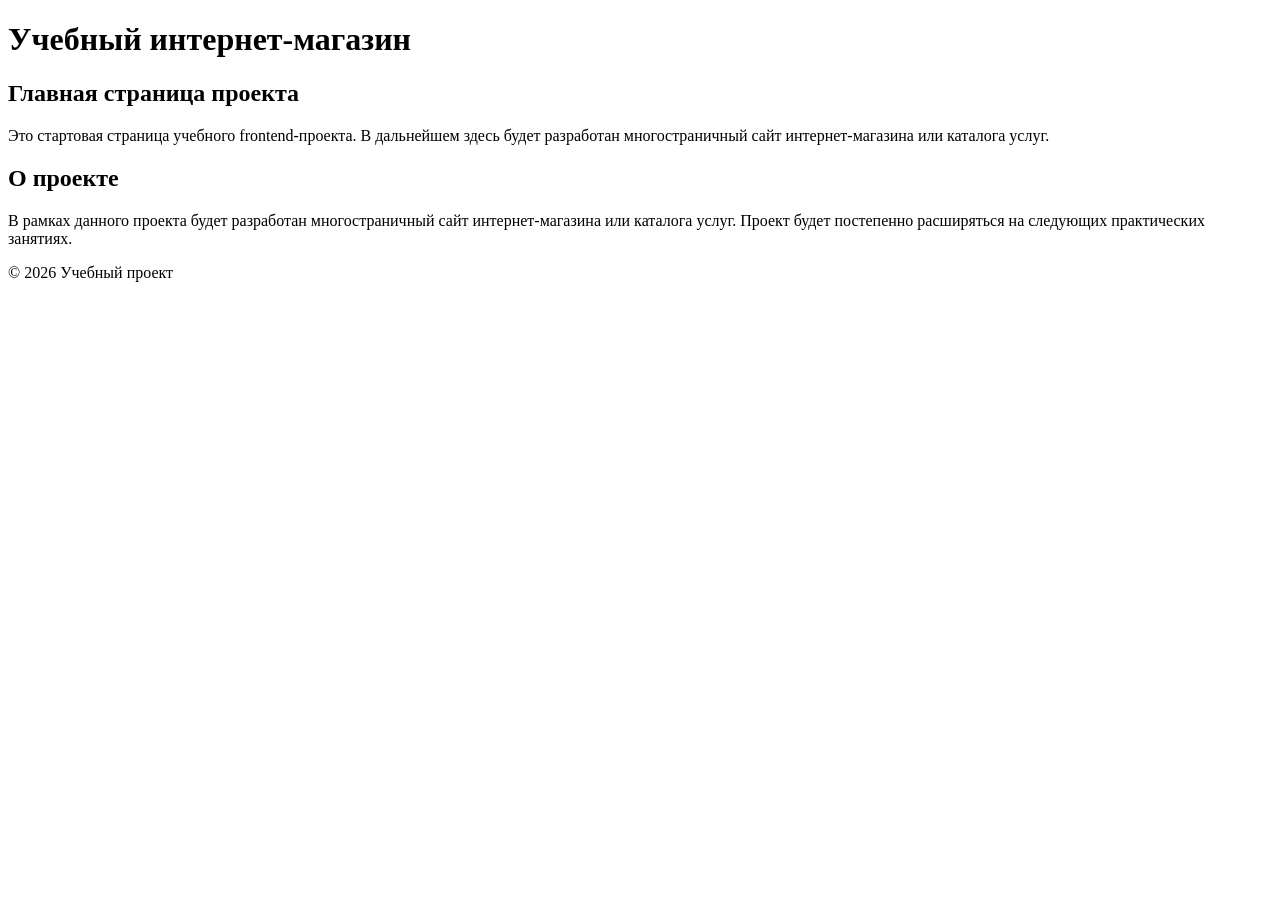
==== index.html @ 111cebc0 "feat: add project description section" ====
<!DOCTYPE html>
<html lang="ru">
<head>
  <meta charset="UTF-8">
  <meta name="viewport" content="width=device-width, initial-scale=1.0">
  <title>Каталог товаров</title>
  <link rel="stylesheet" href="css/style.css">
</head>
<body>
  <header>
    <h1>Учебный интернет-магазин</h1>
  </header>

  <main>
    <section>
      <h2>Главная страница проекта</h2>
      <p>
        Это стартовая страница учебного frontend-проекта.
        В дальнейшем здесь будет разработан многостраничный сайт
        интернет-магазина или каталога услуг.
      </p>
    </section>
    <section>
        <h2>О проекте</h2>
        <p>
            В рамках данного проекта будет разработан многостраничный сайт
            интернет-магазина или каталога услуг. Проект будет постепенно
            расширяться на следующих практических занятиях.
        </p>
        </section>

  </main>

  <footer>
    <p>&copy; 2026 Учебный проект</p>
  </footer>
</body>
</html>
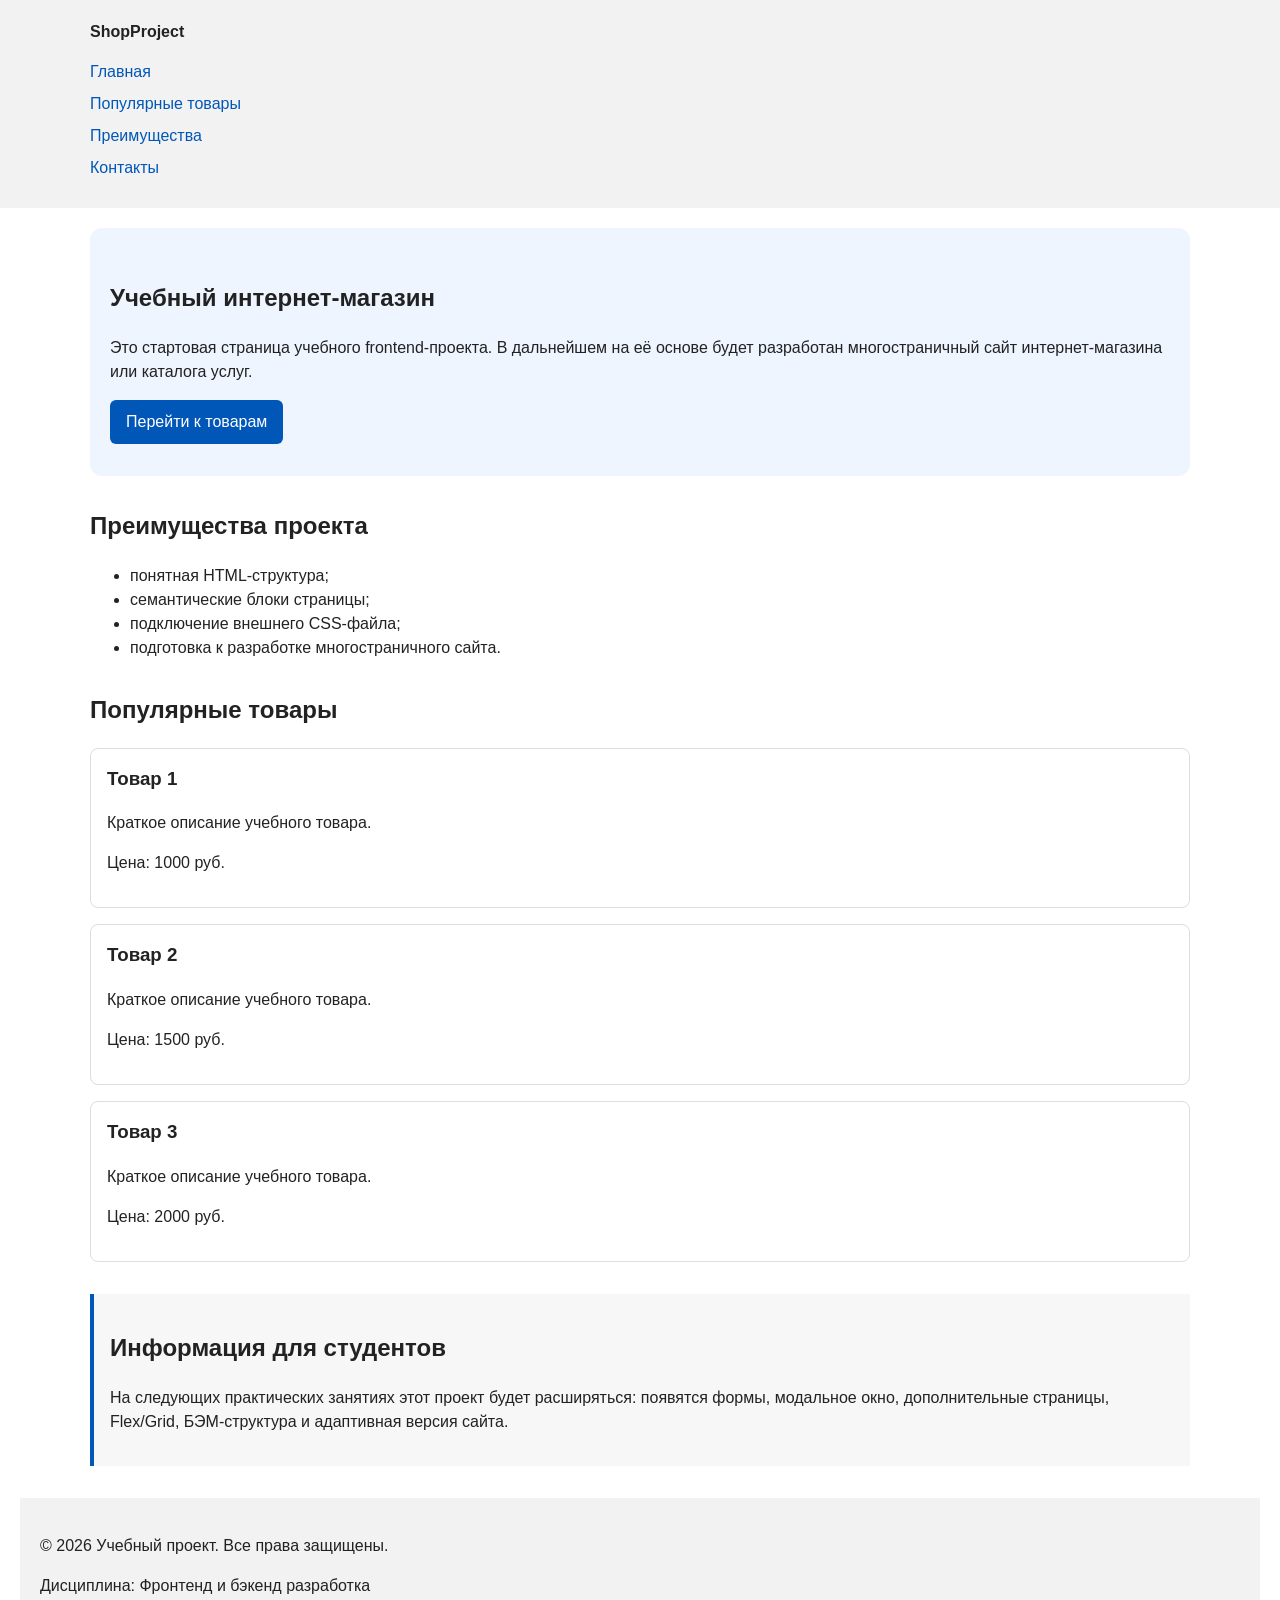
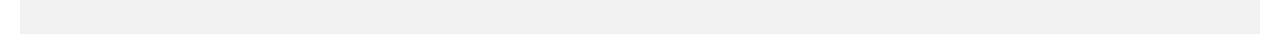
==== commit b232da4b: "feat: add semantic HTML structure and base CSS styles" ====
--- a/index.html
+++ b/index.html
@@ -3,36 +3,80 @@
 <head>
   <meta charset="UTF-8">
   <meta name="viewport" content="width=device-width, initial-scale=1.0">
-  <title>Каталог товаров</title>
+  <title>Учебный интернет-магазин</title>
   <link rel="stylesheet" href="css/style.css">
 </head>
 <body>
-  <header>
-    <h1>Учебный интернет-магазин</h1>
-  </header>
+    <header>
+  <div class="site-header">
+    <a class="site-logo" href="index.html">ShopProject</a>
 
-  <main>
-    <section>
-      <h2>Главная страница проекта</h2>
-      <p>
-        Это стартовая страница учебного frontend-проекта.
-        В дальнейшем здесь будет разработан многостраничный сайт
-        интернет-магазина или каталога услуг.
-      </p>
-    </section>
-    <section>
-        <h2>О проекте</h2>
-        <p>
-            В рамках данного проекта будет разработан многостраничный сайт
-            интернет-магазина или каталога услуг. Проект будет постепенно
-            расширяться на следующих практических занятиях.
-        </p>
-        </section>
+    <nav class="site-nav" aria-label="Основная навигация">
+      <ul class="site-nav__list">
+        <li><a href="index.html">Главная</a></li>
+        <li><a href="#popular">Популярные товары</a></li>
+        <li><a href="#advantages">Преимущества</a></li>
+        <li><a href="#contacts">Контакты</a></li>
+      </ul>
+    </nav>
+  </div>
+</header>
+    <main>
+        <!-- Основное содержание страницы -->
+        <section class="hero">
+            <h1>Учебный интернет-магазин</h1>
+            <p>
+                Это стартовая страница учебного frontend-проекта.
+                В дальнейшем на её основе будет разработан многостраничный сайт
+                интернет-магазина или каталога услуг.
+            </p>
+            <a class="button" href="#popular">Перейти к товарам</a>
+            </section>
+        <section class="section" id="advantages">
+            <h2>Преимущества проекта</h2>
 
-  </main>
+            <ul class="advantages-list">
+                <li>понятная HTML-структура;</li>
+                <li>семантические блоки страницы;</li>
+                <li>подключение внешнего CSS-файла;</li>
+                <li>подготовка к разработке многостраничного сайта.</li>
+            </ul>
+            </section>
+        <section class="section" id="popular">
+            <h2>Популярные товары</h2>
 
-  <footer>
-    <p>&copy; 2026 Учебный проект</p>
-  </footer>
+            <article class="product-card">
+                <h3>Товар 1</h3>
+                <p>Краткое описание учебного товара.</p>
+                <p>Цена: 1000 руб.</p>
+            </article>
+
+            <article class="product-card">
+                <h3>Товар 2</h3>
+                <p>Краткое описание учебного товара.</p>
+                <p>Цена: 1500 руб.</p>
+            </article>
+
+            <article class="product-card">
+                <h3>Товар 3</h3>
+                <p>Краткое описание учебного товара.</p>
+                <p>Цена: 2000 руб.</p>
+            </article>
+            </section>
+        
+            <aside class="aside-info">
+            <h2>Информация для студентов</h2>
+            <p>
+                На следующих практических занятиях этот проект будет расширяться:
+                появятся формы, модальное окно, дополнительные страницы, Flex/Grid,
+                БЭМ-структура и адаптивная версия сайта.
+            </p>
+            </aside>
+        
+            <footer id="contacts">
+            <p>&copy; 2026 Учебный проект. Все права защищены.</p>
+            <p>Дисциплина: Фронтенд и бэкенд разработка</p>
+            </footer>
+    </main>
 </body>
 </html>
--- a/css/style.css
+++ b/css/style.css
@@ -0,0 +1,172 @@
+/* 
+  Универсальное правило для всех элементов.
+  border-box делает расчёт размеров более понятным:
+  width включает content, padding и border.
+*/
+* {
+  box-sizing: border-box;
+}
+
+/*
+  Убираем стандартный внешний отступ браузера у body.
+  Без этого вокруг страницы может появиться белая рамка.
+*/
+body {
+  margin: 0;
+  font-family: Arial, sans-serif;
+  line-height: 1.5;
+  color: #222222;
+  background-color: #ffffff;
+}
+
+/*
+  Задаём внутренние отступы для основных областей страницы.
+  Это делает содержимое визуально отделённым от краёв окна браузера.
+*/
+header,
+main,
+footer {
+  padding: 20px;
+}
+
+/*
+  Оформляем шапку страницы.
+  Пока используется простой светло-серый фон.
+*/
+header {
+  background-color: #f2f2f2;
+}
+
+/*
+  Оформляем подвал страницы тем же фоном,
+  чтобы визуально отделить его от основного содержимого.
+*/
+footer {
+  background-color: #f2f2f2;
+}
+
+/*
+  Ограничиваем ширину содержимого шапки,
+  чтобы оно не растягивалось слишком сильно на широких экранах.
+*/
+.site-header {
+  max-width: 1100px;
+  margin: 0 auto;
+}
+
+/*
+  Оформляем текстовый логотип.
+*/
+.site-logo {
+  font-weight: bold;
+  text-decoration: none;
+  color: #222222;
+}
+
+/*
+  Убираем стандартные отступы и маркеры списка навигации.
+*/
+.site-nav__list {
+  padding: 0;
+  margin: 16px 0 0;
+  list-style: none;
+}
+
+/*
+  Добавляем расстояние между пунктами меню.
+*/
+.site-nav__list li {
+  margin-bottom: 8px;
+}
+
+/*
+  Оформляем ссылки меню.
+*/
+.site-nav__list a {
+  color: #0057b8;
+  text-decoration: none;
+}
+
+/*
+  При наведении мыши подчёркиваем ссылку.
+  Подробно состояния интерфейса будут рассмотрены в практической работе 1.7.
+*/
+.site-nav__list a:hover {
+  text-decoration: underline;
+}
+
+/*
+  Hero-блок — первый крупный блок страницы.
+  Он визуально отделяется от остальных разделов фоном и отступами.
+*/
+.hero {
+  max-width: 1100px;
+  margin: 0 auto 32px;
+  padding: 32px 20px;
+  background-color: #eef5ff;
+  border-radius: 12px;
+}
+
+/*
+  Общий класс для разделов страницы.
+*/
+.section {
+  max-width: 1100px;
+  margin: 0 auto 32px;
+}
+
+/*
+  Убираем лишний верхний отступ у заголовков разделов.
+*/
+.section h2 {
+  margin-top: 0;
+}
+
+/*
+  Карточка товара — самостоятельный блок.
+  На следующих занятиях карточки будут доработаны и выстроены в сетку.
+*/
+.product-card {
+  margin-bottom: 16px;
+  padding: 16px;
+  border: 1px solid #dddddd;
+  border-radius: 8px;
+  background-color: #ffffff;
+}
+
+/*
+  Убираем лишний верхний отступ у заголовка карточки.
+*/
+.product-card h3 {
+  margin-top: 0;
+}
+
+/*
+  Пока это обычная ссылка, но визуально она оформляется как кнопка.
+*/
+.button {
+  display: inline-block;
+  padding: 10px 16px;
+  color: #ffffff;
+  background-color: #0057b8;
+  text-decoration: none;
+  border-radius: 6px;
+}
+
+/*
+  Простое состояние наведения для кнопки.
+*/
+.button:hover {
+  background-color: #003f86;
+}
+
+/*
+  Дополнительный информационный блок.
+*/
+.aside-info {
+  max-width: 1100px;
+  margin: 0 auto 32px;
+  padding: 16px;
+  border-left: 4px solid #0057b8;
+  background-color: #f7f7f7;
+}
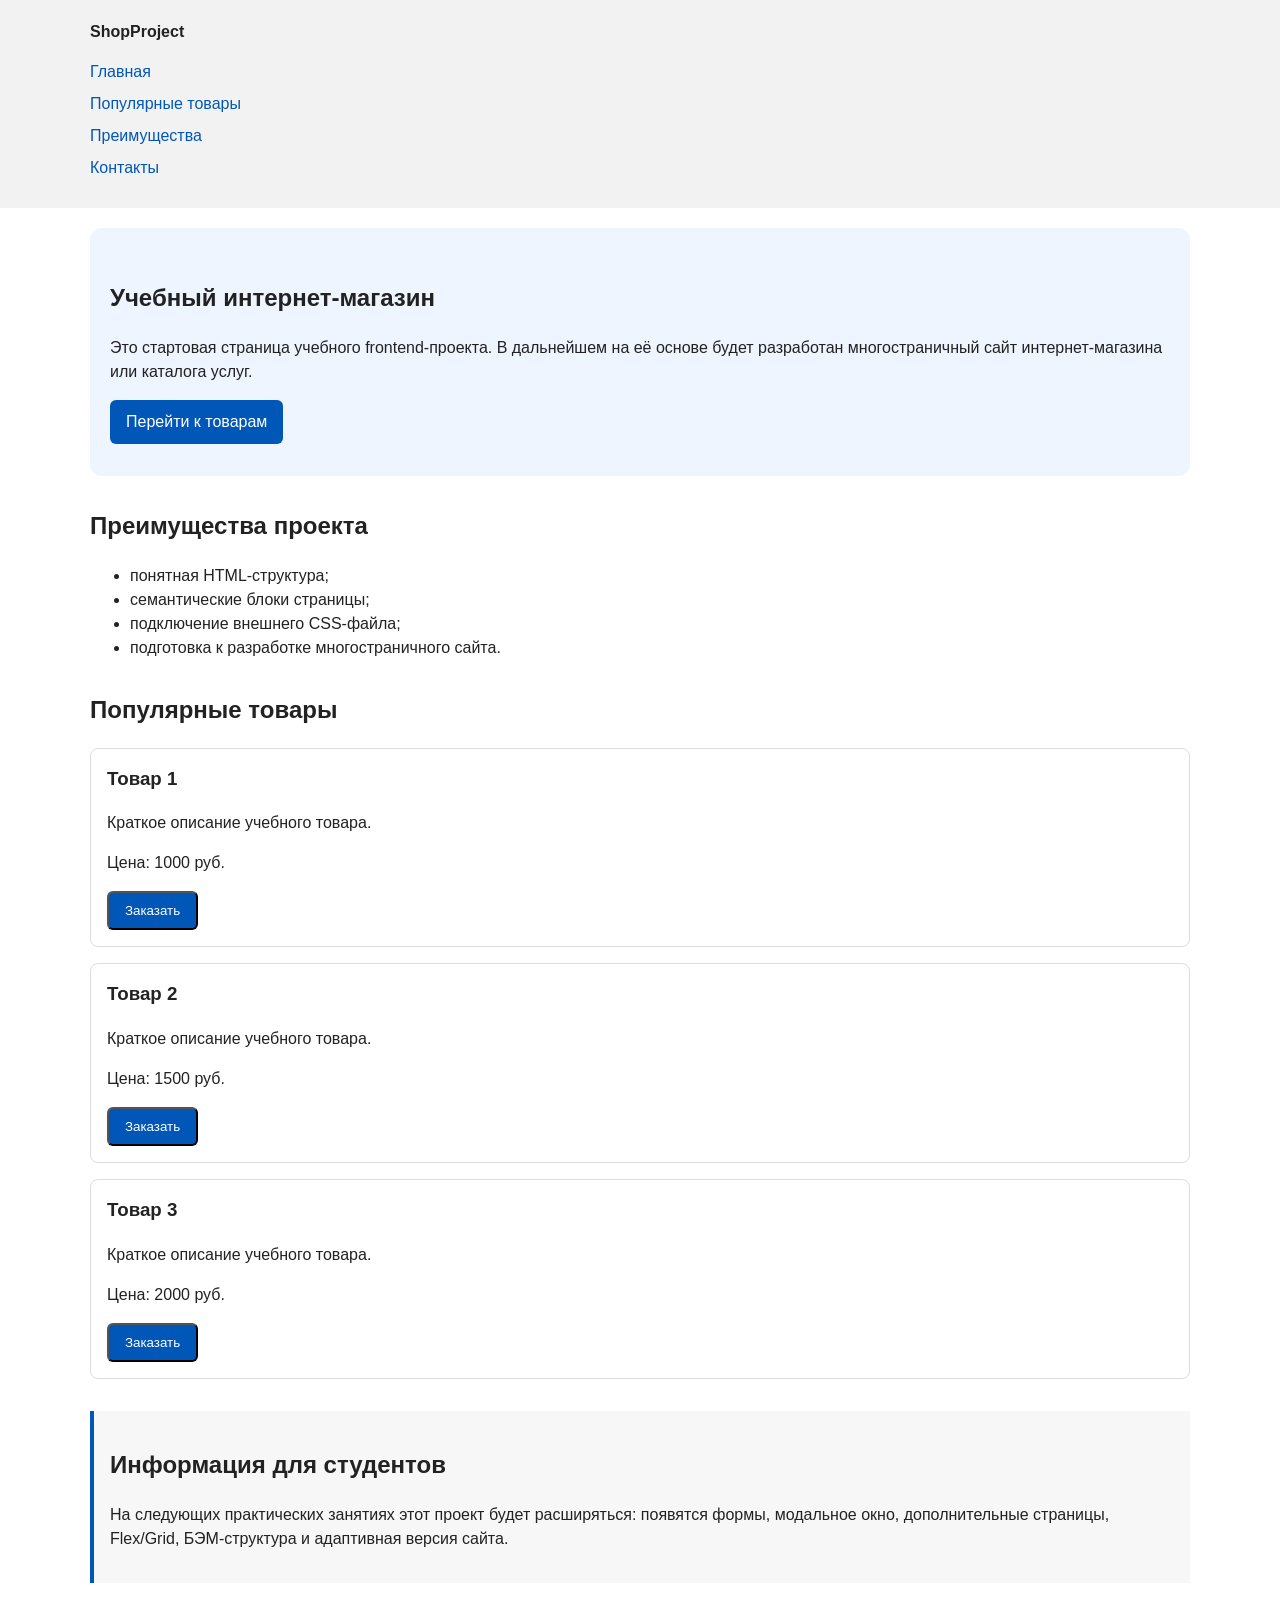
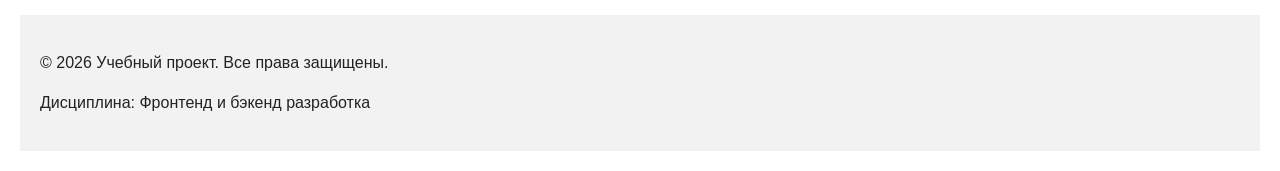
==== commit e7cf7cce: "feat: add order form modal and validation" ====
--- a/index.html
+++ b/index.html
@@ -5,6 +5,7 @@
   <meta name="viewport" content="width=device-width, initial-scale=1.0">
   <title>Учебный интернет-магазин</title>
   <link rel="stylesheet" href="css/style.css">
+  <script src="js/main.js" defer></script>
 </head>
 <body>
     <header>
@@ -49,18 +50,27 @@
                 <h3>Товар 1</h3>
                 <p>Краткое описание учебного товара.</p>
                 <p>Цена: 1000 руб.</p>
+                <button class="button product-card__button" type="button" data-product="Товар 1">
+                Заказать
+                </button>
             </article>
 
             <article class="product-card">
                 <h3>Товар 2</h3>
                 <p>Краткое описание учебного товара.</p>
                 <p>Цена: 1500 руб.</p>
+                <button class="button product-card__button" type="button" data-product="Товар 1">
+                Заказать
+                </button>
             </article>
 
             <article class="product-card">
                 <h3>Товар 3</h3>
                 <p>Краткое описание учебного товара.</p>
                 <p>Цена: 2000 руб.</p>
+                <button class="button product-card__button" type="button" data-product="Товар 1">
+                Заказать
+                </button>
             </article>
             </section>
         
@@ -78,5 +88,103 @@
             <p>Дисциплина: Фронтенд и бэкенд разработка</p>
             </footer>
     </main>
+    
+    <dialog class="order-dialog" id="order-dialog" aria-labelledby="order-dialog-title">
+  <h2 id="order-dialog-title">Оформление заявки</h2>
+
+  <form class="order-form" id="order-form" action="#" method="post" novalidate>
+    <input id="selected-product" name="selected-product" type="hidden">
+
+    <div class="form-field">
+      <label for="order-name">Имя</label>
+      <input
+        id="order-name"
+        name="name"
+        type="text"
+        placeholder="Введите ваше имя"
+        minlength="2"
+        autocomplete="given-name"
+        required
+      >
+    </div>
+
+    <div class="form-field">
+      <label for="order-email">E-mail</label>
+      <input
+        id="order-email"
+        name="email"
+        type="email"
+        placeholder="example@mail.ru"
+        autocomplete="email"
+        required
+      >
+    </div>
+
+    <div class="form-field">
+      <label for="order-phone">Телефон</label>
+      <input
+        id="order-phone"
+        name="phone"
+        type="tel"
+        inputmode="tel"
+        placeholder="+7 (900) 000-00-00"
+        pattern="^\+7 \(\d{3}\) \d{3}-\d{2}-\d{2}$"
+        required
+      >
+      <small>Формат: +7 (900) 000-00-00</small>
+    </div>
+
+    <div class="form-field">
+      <label for="order-date">Дата связи</label>
+      <input
+        id="order-date"
+        name="date"
+        type="date"
+      >
+    </div>
+
+    <div class="form-field">
+      <label for="order-topic">Тема заявки</label>
+      <select id="order-topic" name="topic" required>
+        <option value="">Выберите тему</option>
+        <option value="product">Заказ товара</option>
+        <option value="consultation">Консультация</option>
+        <option value="delivery">Доставка</option>
+      </select>
+    </div>
+
+    <div class="form-field">
+      <label for="order-comment">Комментарий</label>
+      <textarea
+        id="order-comment"
+        name="comment"
+        rows="4"
+        placeholder="Укажите дополнительную информацию"
+      ></textarea>
+    </div>
+
+    <div class="form-field form-field--checkbox">
+      <label>
+        <input
+          id="order-agreement"
+          name="agreement"
+          type="checkbox"
+          required
+        >
+        Я согласен на обработку данных
+      </label>
+    </div>
+
+    <div class="form-actions">
+      <button type="button" id="close-order-dialog">Закрыть</button>
+      <button type="submit">Отправить заявку</button>
+    </div>
+  </form>
+</dialog>
+
+<p class="success-message" id="success-message" hidden>
+  Форма успешно отправлена!
+</p>
+
 </body>
 </html>
--- a/css/style.css
+++ b/css/style.css
@@ -170,3 +170,105 @@
   border-left: 4px solid #0057b8;
   background-color: #f7f7f7;
 }
+
+/*
+  Модальное окно.
+  Элемент dialog сам умеет открываться поверх страницы.
+*/
+.order-dialog {
+  width: min(100% - 32px, 560px);
+  padding: 24px;
+  border: none;
+  border-radius: 12px;
+}
+
+/*
+  Затемнение фона за модальным окном.
+*/
+.order-dialog::backdrop {
+  background-color: rgba(0, 0, 0, 0.5);
+}
+
+/*
+  Поле формы.
+  Каждый блок получает нижний отступ.
+*/
+.form-field {
+  margin-bottom: 16px;
+}
+
+/*
+  Подпись поля.
+*/
+.form-field label {
+  display: block;
+  margin-bottom: 6px;
+}
+
+/*
+  Основные поля формы.
+*/
+.form-field input,
+.form-field select,
+.form-field textarea {
+  width: 100%;
+  padding: 10px 12px;
+  border: 1px solid #cccccc;
+  border-radius: 6px;
+  font: inherit;
+}
+
+/*
+  Checkbox не должен занимать всю ширину.
+*/
+.form-field input[type="checkbox"] {
+  width: auto;
+}
+
+/*
+  Подсказка под полем телефона.
+*/
+.form-field small {
+  display: block;
+  margin-top: 4px;
+  color: #666666;
+}
+
+/*
+  Видимый фокус для клавиатурной навигации.
+*/
+.form-field input:focus-visible,
+.form-field select:focus-visible,
+.form-field textarea:focus-visible,
+.form-actions button:focus-visible {
+  outline: 2px solid #0057b8;
+  outline-offset: 2px;
+}
+
+/*
+  Подсветка ошибочных полей.
+  Атрибут aria-invalid будет добавляться через JavaScript.
+*/
+[aria-invalid="true"] {
+  border-color: #b00020;
+}
+
+/*
+  Кнопки формы.
+*/
+.form-actions {
+  display: flex;
+  gap: 12px;
+  margin-top: 20px;
+}
+
+/*
+  Сообщение об успешной отправке.
+*/
+.success-message {
+  max-width: 1100px;
+  margin: 24px auto;
+  padding: 16px;
+  border-left: 4px solid #168a2f;
+  background-color: #eefaf0;
+}
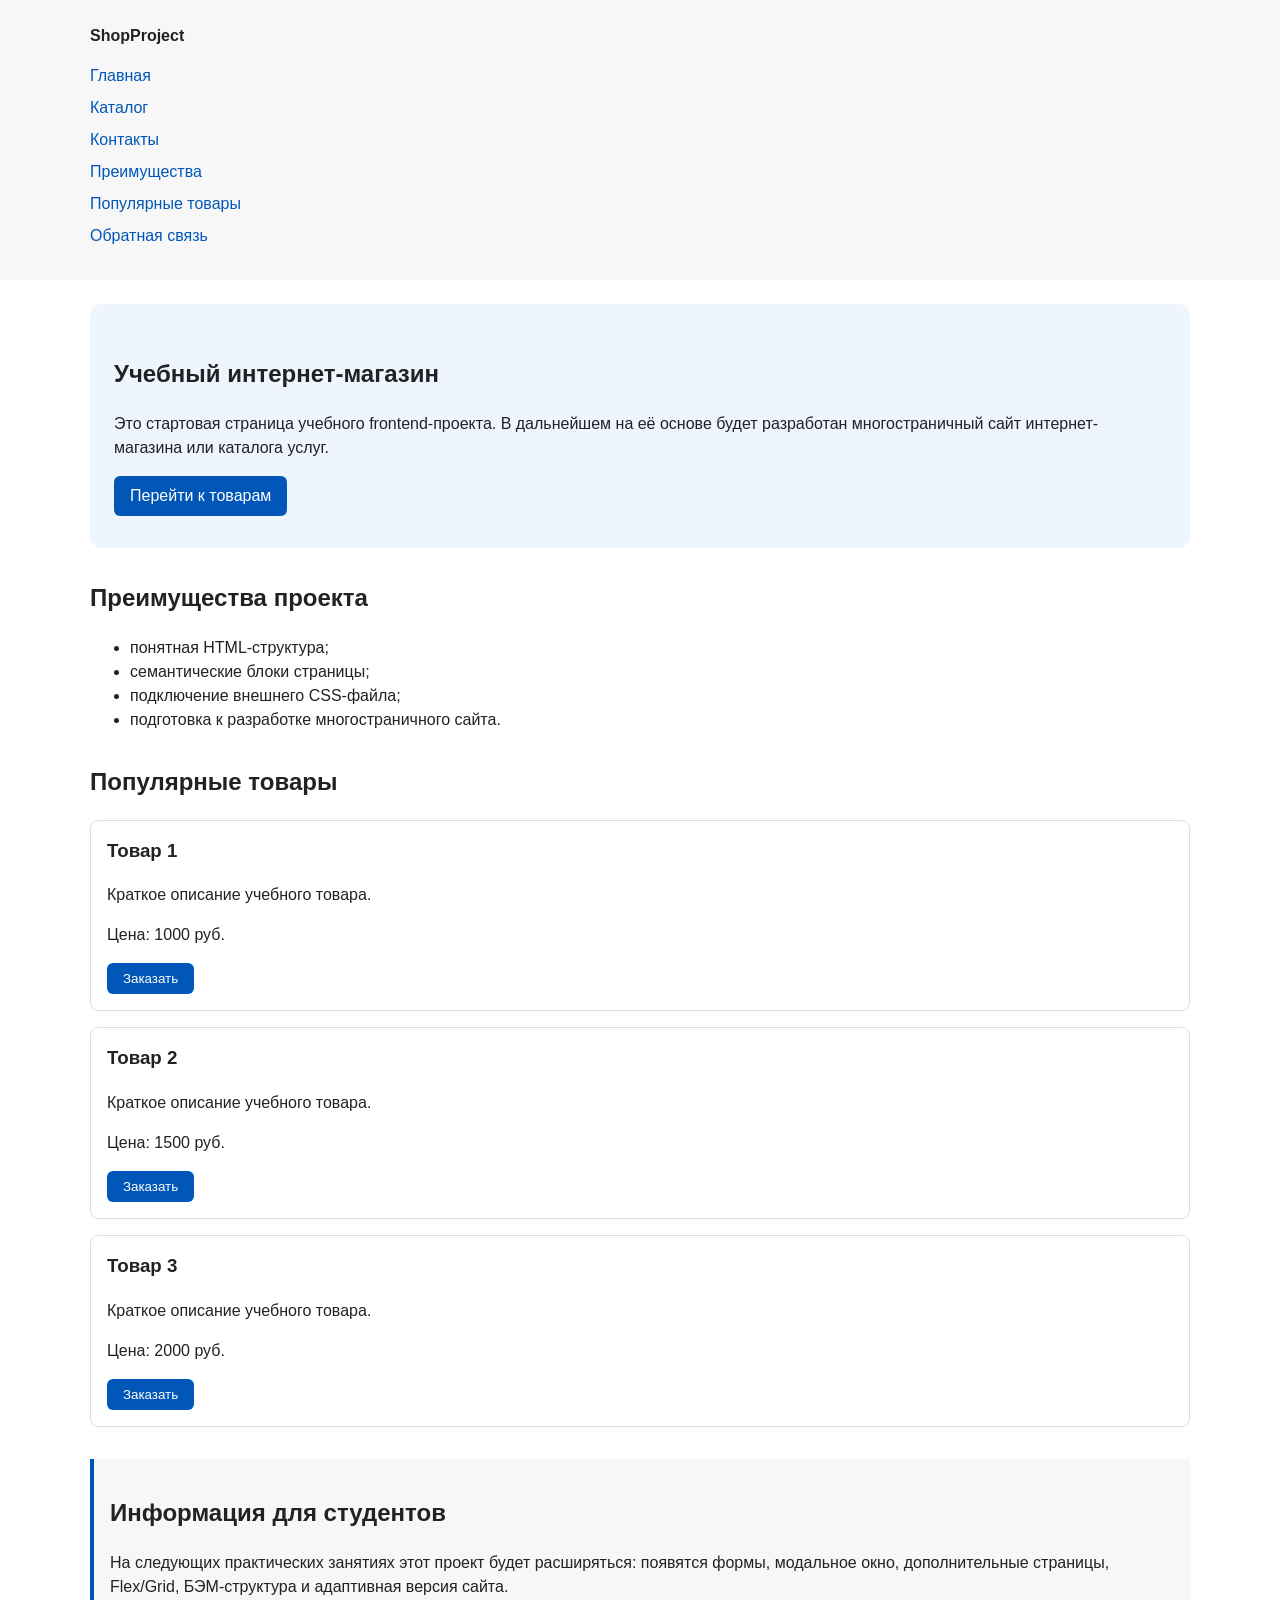
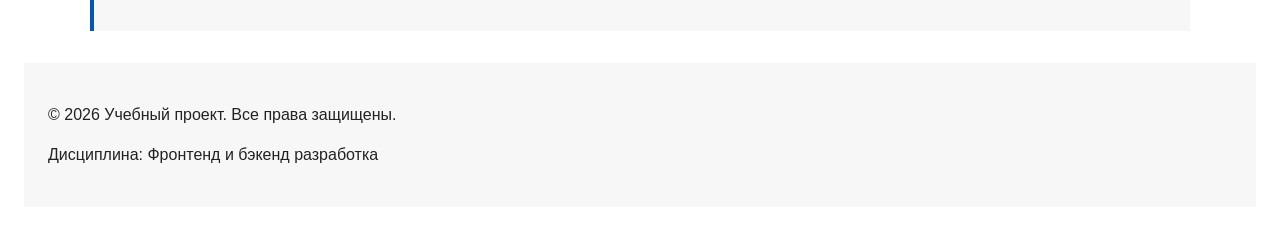
==== commit 071a0561: "feat: add multi-page structure navigation and anchors" ====
--- a/index.html
+++ b/index.html
@@ -11,13 +11,14 @@
     <header>
   <div class="site-header">
     <a class="site-logo" href="index.html">ShopProject</a>
-
-    <nav class="site-nav" aria-label="Основная навигация">
+      <nav class="site-nav" aria-label="Основная навигация">
       <ul class="site-nav__list">
         <li><a href="index.html">Главная</a></li>
-        <li><a href="#popular">Популярные товары</a></li>
-        <li><a href="#advantages">Преимущества</a></li>
-        <li><a href="#contacts">Контакты</a></li>
+        <li><a href="catalog.html">Каталог</a></li>
+        <li><a href="contacts.html">Контакты</a></li>
+        <li><a href="index.html#advantages">Преимущества</a></li>
+        <li><a href="index.html#popular">Популярные товары</a></li>
+        <li><a href="index.html#contacts">Обратная связь</a></li>
       </ul>
     </nav>
   </div>
--- a/css/style.css
+++ b/css/style.css
@@ -1,23 +1,55 @@
-/* 
-  Универсальное правило для всех элементов.
-  border-box делает расчёт размеров более понятным:
-  width включает content, padding и border.
-*/
+/* ===============================
+   1. Переменные проекта
+   =============================== */
+
+:root {
+  /* Основные цвета проекта */
+  --color-bg: #ffffff;
+  --color-text: #222222;
+  --color-muted: #666666;
+  --color-primary: #0057b8;
+  --color-primary-dark: #003f86;
+  --color-border: #dddddd;
+  --color-surface: #f7f7f7;
+  --color-surface-accent: #eef5ff;
+  --color-danger: #b00020;
+  --color-success: #168a2f;
+  --color-success-bg: #eefaf0;
+  --color-white: #ffffff;
+
+  /* Отступы */
+  --space-xs: 4px;
+  --space-sm: 8px;
+  --space-md: 16px;
+  --space-lg: 24px;
+  --space-xl: 32px;
+
+  /* Скругления */
+  --radius-sm: 6px;
+  --radius-md: 8px;
+  --radius-lg: 12px;
+
+  /* Размеры */
+  --container-width: 1100px;
+}
+
+
+/* ===============================
+   2. Базовые стили
+   =============================== */
+
 * {
   box-sizing: border-box;
 }
 
-/*
-  Убираем стандартный внешний отступ браузера у body.
-  Без этого вокруг страницы может появиться белая рамка.
-*/
 body {
   margin: 0;
   font-family: Arial, sans-serif;
   line-height: 1.5;
-  color: #222222;
-  background-color: #ffffff;
-}
+  color: var(--color-text);
+  background-color: var(--color-bg);
+}
+
 
 /*
   Задаём внутренние отступы для основных областей страницы.
@@ -26,7 +58,7 @@
 header,
 main,
 footer {
-  padding: 20px;
+  padding: var(--space-lg);
 }
 
 /*
@@ -34,7 +66,7 @@
   Пока используется простой светло-серый фон.
 */
 header {
-  background-color: #f2f2f2;
+  background-color: var(--color-surface);
 }
 
 /*
@@ -42,8 +74,26 @@
   чтобы визуально отделить его от основного содержимого.
 */
 footer {
-  background-color: #f2f2f2;
-}
+  background-color: var(--color-surface);
+}
+
+/* ===============================
+   3. Общие элементы интерфейса
+   =============================== */
+
+a {
+  color: var(--color-primary);
+}
+
+a:hover {
+  color: var(--color-primary-dark);
+}
+
+a:focus-visible {
+  outline: 2px solid var(--color-primary);
+  outline-offset: 3px;
+}
+
 
 /*
   Ограничиваем ширину содержимого шапки,
@@ -95,144 +145,127 @@
   text-decoration: underline;
 }
 
-/*
-  Hero-блок — первый крупный блок страницы.
-  Он визуально отделяется от остальных разделов фоном и отступами.
-*/
+/* ===============================
+   4. Компоненты страницы
+   =============================== */
+
 .hero {
-  max-width: 1100px;
-  margin: 0 auto 32px;
-  padding: 32px 20px;
-  background-color: #eef5ff;
-  border-radius: 12px;
-}
-
-/*
-  Общий класс для разделов страницы.
-*/
+  max-width: var(--container-width);
+  margin: 0 auto var(--space-xl);
+  padding: var(--space-xl) var(--space-lg);
+  background-color: var(--color-surface-accent);
+  border-radius: var(--radius-lg);
+}
+
 .section {
-  max-width: 1100px;
-  margin: 0 auto 32px;
-}
-
-/*
-  Убираем лишний верхний отступ у заголовков разделов.
-*/
+  max-width: var(--container-width);
+  margin: 0 auto var(--space-xl);
+}
+
 .section h2 {
   margin-top: 0;
 }
 
-/*
-  Карточка товара — самостоятельный блок.
-  На следующих занятиях карточки будут доработаны и выстроены в сетку.
-*/
+
 .product-card {
-  margin-bottom: 16px;
-  padding: 16px;
-  border: 1px solid #dddddd;
-  border-radius: 8px;
-  background-color: #ffffff;
-}
-
-/*
-  Убираем лишний верхний отступ у заголовка карточки.
-*/
+  margin-bottom: var(--space-md);
+  padding: var(--space-md);
+  border: 1px solid var(--color-border);
+  border-radius: var(--radius-md);
+  background-color: var(--color-bg);
+}
+
+.product-card:hover {
+  border-color: var(--color-primary);
+}
+
 .product-card h3 {
   margin-top: 0;
 }
 
-/*
-  Пока это обычная ссылка, но визуально она оформляется как кнопка.
-*/
+
 .button {
   display: inline-block;
-  padding: 10px 16px;
-  color: #ffffff;
-  background-color: #0057b8;
+  padding: var(--space-sm) var(--space-md);
+  color: var(--color-white);
+  background-color: var(--color-primary);
   text-decoration: none;
-  border-radius: 6px;
-}
-
-/*
-  Простое состояние наведения для кнопки.
-*/
+  border: none;
+  border-radius: var(--radius-sm);
+  cursor: pointer;
+}
+
 .button:hover {
-  background-color: #003f86;
-}
+  background-color: var(--color-primary-dark);
+}
+
+.button:focus-visible {
+  outline: 2px solid var(--color-primary);
+  outline-offset: 3px;
+}
+
+.button:disabled {
+  opacity: 0.6;
+  cursor: not-allowed;
+}
+
 
 /*
   Дополнительный информационный блок.
 */
 .aside-info {
-  max-width: 1100px;
-  margin: 0 auto 32px;
-  padding: 16px;
-  border-left: 4px solid #0057b8;
-  background-color: #f7f7f7;
-}
-
-/*
-  Модальное окно.
-  Элемент dialog сам умеет открываться поверх страницы.
-*/
+  max-width: var(--container-width);
+  margin: 0 auto var(--space-xl);
+  padding: var(--space-md);
+  border-left: 4px solid var(--color-primary);
+  background-color: var(--color-surface);
+}
+
+
+/* ===============================
+   5. Форма и модальное окно
+   =============================== */
+
 .order-dialog {
   width: min(100% - 32px, 560px);
-  padding: 24px;
+  padding: var(--space-lg);
   border: none;
-  border-radius: 12px;
-}
-
-/*
-  Затемнение фона за модальным окном.
-*/
+  border-radius: var(--radius-lg);
+}
+
 .order-dialog::backdrop {
   background-color: rgba(0, 0, 0, 0.5);
 }
 
-/*
-  Поле формы.
-  Каждый блок получает нижний отступ.
-*/
 .form-field {
-  margin-bottom: 16px;
-}
-
-/*
-  Подпись поля.
-*/
+  margin-bottom: var(--space-md);
+}
+
 .form-field label {
   display: block;
-  margin-bottom: 6px;
-}
-
-/*
-  Основные поля формы.
-*/
+  margin-bottom: var(--space-xs);
+}
+
 .form-field input,
 .form-field select,
 .form-field textarea {
   width: 100%;
   padding: 10px 12px;
-  border: 1px solid #cccccc;
-  border-radius: 6px;
+  border: 1px solid var(--color-border);
+  border-radius: var(--radius-sm);
   font: inherit;
 }
 
-/*
-  Checkbox не должен занимать всю ширину.
-*/
 .form-field input[type="checkbox"] {
   width: auto;
 }
 
-/*
-  Подсказка под полем телефона.
-*/
 .form-field small {
   display: block;
-  margin-top: 4px;
-  color: #666666;
-}
+  margin-top: var(--space-xs);
+  color: var(--color-muted);
+}
+
 
 /*
   Видимый фокус для клавиатурной навигации.
@@ -266,9 +299,53 @@
   Сообщение об успешной отправке.
 */
 .success-message {
-  max-width: 1100px;
-  margin: 24px auto;
-  padding: 16px;
-  border-left: 4px solid #168a2f;
-  background-color: #eefaf0;
-}
+  max-width: var(--container-width);
+  margin: var(--space-lg) auto;
+  padding: var(--space-md);
+  border-left: 4px solid var(--color-success);
+  background-color: var(--color-success-bg);
+}
+
+
+.form-field input:hover,
+.form-field select:hover,
+.form-field textarea:hover {
+  border-color: var(--color-primary);
+}
+
+.form-field input:focus-visible,
+.form-field select:focus-visible,
+.form-field textarea:focus-visible,
+.form-actions button:focus-visible {
+  outline: 2px solid var(--color-primary);
+  outline-offset: 3px;
+}
+
+[aria-invalid="true"] {
+  border-color: var(--color-danger);
+}
+
+.breadcrumbs {
+  max-width: var(--container-width);
+  margin: 0 auto var(--space-md);
+  font-size: 14px;
+  color: var(--color-muted);
+}
+
+.breadcrumbs a {
+  color: var(--color-primary);
+}
+
+.breadcrumbs span::before {
+  content: " / ";
+  color: var(--color-muted);
+}
+
+html {
+  scroll-behavior: smooth;
+}
+
+:target {
+  outline: 2px dashed var(--color-primary);
+  outline-offset: 4px;
+}
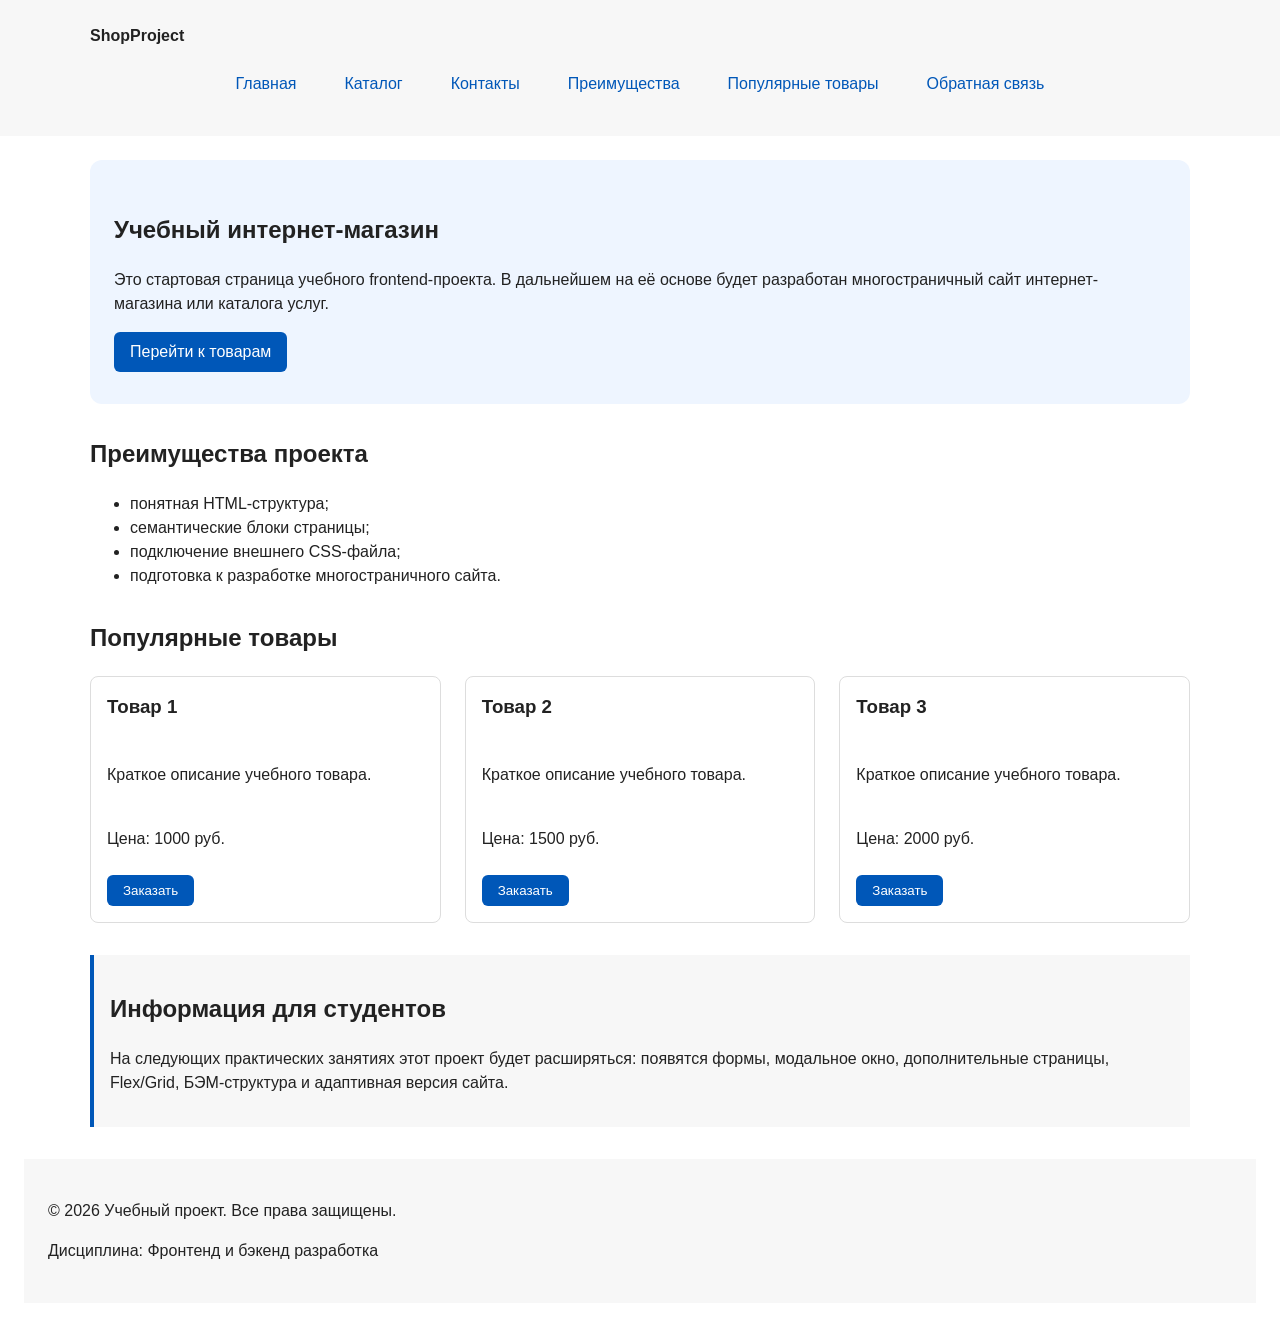
==== commit ddcd4b96: "feat: add flex navigation and grid catalog layout" ====
--- a/index.html
+++ b/index.html
@@ -44,37 +44,39 @@
                 <li>подготовка к разработке многостраничного сайта.</li>
             </ul>
             </section>
-        <section class="section" id="popular">
-            <h2>Популярные товары</h2>
+            <section class="section" id="popular">
+              <h2>Популярные товары</h2>
 
-            <article class="product-card">
-                <h3>Товар 1</h3>
-                <p>Краткое описание учебного товара.</p>
-                <p>Цена: 1000 руб.</p>
-                <button class="button product-card__button" type="button" data-product="Товар 1">
-                Заказать
-                </button>
-            </article>
+              <div class="products-grid">
+                <article class="product-card">
+                  <h3>Товар 1</h3>
+                  <p>Краткое описание учебного товара.</p>
+                  <p>Цена: 1000 руб.</p>
+                  <button class="button product-card__button" type="button" data-product="Товар 1">
+                    Заказать
+                  </button>
+                </article>
 
-            <article class="product-card">
-                <h3>Товар 2</h3>
-                <p>Краткое описание учебного товара.</p>
-                <p>Цена: 1500 руб.</p>
-                <button class="button product-card__button" type="button" data-product="Товар 1">
-                Заказать
-                </button>
-            </article>
+                <article class="product-card">
+                  <h3>Товар 2</h3>
+                  <p>Краткое описание учебного товара.</p>
+                  <p>Цена: 1500 руб.</p>
+                  <button class="button product-card__button" type="button" data-product="Товар 2">
+                    Заказать
+                  </button>
+                </article>
 
-            <article class="product-card">
-                <h3>Товар 3</h3>
-                <p>Краткое описание учебного товара.</p>
-                <p>Цена: 2000 руб.</p>
-                <button class="button product-card__button" type="button" data-product="Товар 1">
-                Заказать
-                </button>
-            </article>
+                <article class="product-card">
+                  <h3>Товар 3</h3>
+                  <p>Краткое описание учебного товара.</p>
+                  <p>Цена: 2000 руб.</p>
+                  <button class="button product-card__button" type="button" data-product="Товар 3">
+                    Заказать
+                  </button>
+                </article>
+              </div>
             </section>
-        
+      
             <aside class="aside-info">
             <h2>Информация для студентов</h2>
             <p>
--- a/css/style.css
+++ b/css/style.css
@@ -113,14 +113,17 @@
   color: #222222;
 }
 
-/*
-  Убираем стандартные отступы и маркеры списка навигации.
-*/
 .site-nav__list {
+  display: flex;
+  flex-wrap: wrap;
+  justify-content: center;
+  align-items: center;
+  gap: var(--space-md);
   padding: 0;
-  margin: 16px 0 0;
+  margin: var(--space-md) 0 0;
   list-style: none;
 }
+
 
 /*
   Добавляем расстояние между пунктами меню.
@@ -129,21 +132,19 @@
   margin-bottom: 8px;
 }
 
-/*
-  Оформляем ссылки меню.
-*/
 .site-nav__list a {
-  color: #0057b8;
+  display: inline-block;
+  padding: var(--space-sm) var(--space-md);
+  color: var(--color-primary);
   text-decoration: none;
-}
-
-/*
-  При наведении мыши подчёркиваем ссылку.
-  Подробно состояния интерфейса будут рассмотрены в практической работе 1.7.
-*/
+  border-radius: var(--radius-sm);
+}
+
 .site-nav__list a:hover {
-  text-decoration: underline;
-}
+  color: var(--color-white);
+  background-color: var(--color-primary);
+}
+
 
 /* ===============================
    4. Компоненты страницы
@@ -168,12 +169,21 @@
 
 
 .product-card {
-  margin-bottom: var(--space-md);
+  display: flex;
+  flex-direction: column;
+  gap: var(--space-sm);
+  margin-bottom: 0;
   padding: var(--space-md);
   border: 1px solid var(--color-border);
   border-radius: var(--radius-md);
   background-color: var(--color-bg);
 }
+
+.product-card .button {
+  margin-top: auto;
+  align-self: flex-start;
+}
+
 
 .product-card:hover {
   border-color: var(--color-primary);
@@ -349,3 +359,60 @@
   outline: 2px dashed var(--color-primary);
   outline-offset: 4px;
 }
+
+.products-grid {
+  display: grid;
+  grid-template-columns: repeat(3, 1fr);
+  gap: var(--space-lg);
+}
+
+.catalog-layout {
+  max-width: var(--container-width);
+  margin: 0 auto var(--space-xl);
+  display: grid;
+  grid-template-columns: 260px 1fr;
+  grid-template-areas: "filters products";
+  gap: var(--space-lg);
+}
+
+.catalog-filters {
+  grid-area: filters;
+  padding: var(--space-md);
+  border: 1px solid var(--color-border);
+  border-radius: var(--radius-md);
+  background-color: var(--color-surface);
+}
+
+.catalog-products {
+  grid-area: products;
+}
+
+.filters-form {
+  display: grid;
+  gap: var(--space-md);
+}
+
+.filters-form fieldset {
+  margin: 0;
+  padding: var(--space-md);
+  border: 1px solid var(--color-border);
+  border-radius: var(--radius-sm);
+}
+
+.filters-form legend {
+  font-weight: 700;
+}
+
+.filters-form label {
+  display: block;
+  margin-bottom: var(--space-sm);
+}
+
+.filters-form input[type="number"] {
+  width: 100%;
+  padding: 8px 10px;
+  border: 1px solid var(--color-border);
+  border-radius: var(--radius-sm);
+  font: inherit;
+}
+
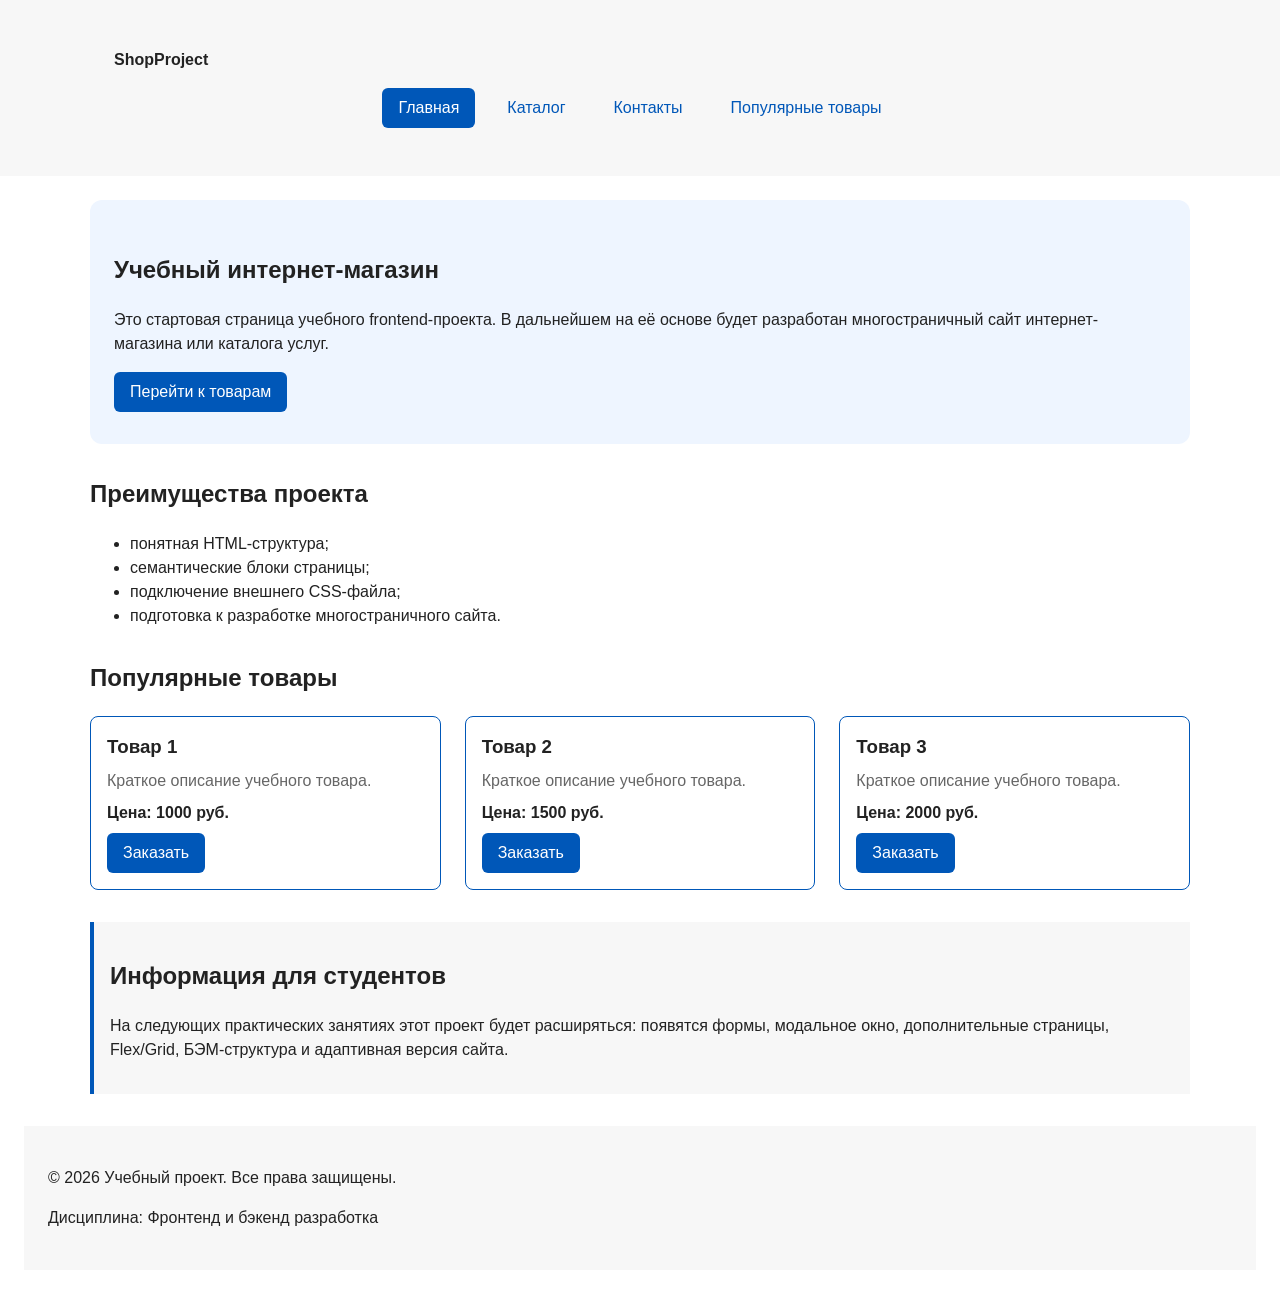
==== commit 4f179202: "refactor: apply BEM naming to CSS classes" ====
--- a/index.html
+++ b/index.html
@@ -8,21 +8,33 @@
   <script src="js/main.js" defer></script>
 </head>
 <body>
-    <header>
-  <div class="site-header">
-    <a class="site-logo" href="index.html">ShopProject</a>
-      <nav class="site-nav" aria-label="Основная навигация">
-      <ul class="site-nav__list">
-        <li><a href="index.html">Главная</a></li>
-        <li><a href="catalog.html">Каталог</a></li>
-        <li><a href="contacts.html">Контакты</a></li>
-        <li><a href="index.html#advantages">Преимущества</a></li>
-        <li><a href="index.html#popular">Популярные товары</a></li>
-        <li><a href="index.html#contacts">Обратная связь</a></li>
-      </ul>
-    </nav>
-  </div>
-</header>
+    <header class="site-header">
+      <div class="site-header__inner">
+        <a class="site-header__logo" href="index.html">ShopProject</a>
+
+        <nav class="site-nav" aria-label="Основная навигация">
+          <ul class="site-nav__list">
+            <li class="site-nav__item">
+              <a class="site-nav__link site-nav__link--active" href="index.html">
+                Главная
+              </a>
+            </li>
+            <li class="site-nav__item">
+              <a class="site-nav__link" href="catalog.html">Каталог</a>
+            </li>
+            <li class="site-nav__item">
+              <a class="site-nav__link" href="contacts.html">Контакты</a>
+            </li>
+            <li class="site-nav__item">
+              <a class="site-nav__link" href="index.html#popular">
+                Популярные товары
+              </a>
+            </li>
+          </ul>
+        </nav>
+      </div>
+    </header>
+
     <main>
         <!-- Основное содержание страницы -->
         <section class="hero">
@@ -32,7 +44,7 @@
                 В дальнейшем на её основе будет разработан многостраничный сайт
                 интернет-магазина или каталога услуг.
             </p>
-            <a class="button" href="#popular">Перейти к товарам</a>
+            <a class="button button--primary" href="#popular">Перейти к товарам</a>
             </section>
         <section class="section" id="advantages">
             <h2>Преимущества проекта</h2>
@@ -48,32 +60,47 @@
               <h2>Популярные товары</h2>
 
               <div class="products-grid">
-                <article class="product-card">
-                  <h3>Товар 1</h3>
-                  <p>Краткое описание учебного товара.</p>
-                  <p>Цена: 1000 руб.</p>
-                  <button class="button product-card__button" type="button" data-product="Товар 1">
+                <article class="product-card product-card--featured">
+                  <h3 class="product-card__title">Товар 1</h3>
+                  <p class="product-card__description">Краткое описание учебного товара.</p>
+                  <p class="product-card__price">Цена: 1000 руб.</p>
+                  <button
+                    class="button button--primary product-card__button"
+                    type="button"
+                    data-product="Товар 1"
+                  >
                     Заказать
                   </button>
                 </article>
 
-                <article class="product-card">
-                  <h3>Товар 2</h3>
-                  <p>Краткое описание учебного товара.</p>
-                  <p>Цена: 1500 руб.</p>
-                  <button class="button product-card__button" type="button" data-product="Товар 2">
+
+                <article class="product-card product-card--featured">
+                  <h3 class="product-card__title">Товар 2</h3>
+                  <p class="product-card__description">Краткое описание учебного товара.</p>
+                  <p class="product-card__price">Цена: 1500 руб.</p>
+                  <button
+                    class="button button--primary product-card__button"
+                    type="button"
+                    data-product="Товар 2"
+                  >
                     Заказать
                   </button>
                 </article>
 
-                <article class="product-card">
-                  <h3>Товар 3</h3>
-                  <p>Краткое описание учебного товара.</p>
-                  <p>Цена: 2000 руб.</p>
-                  <button class="button product-card__button" type="button" data-product="Товар 3">
+
+                <article class="product-card product-card--featured">
+                  <h3 class="product-card__title">Товар 3</h3>
+                  <p class="product-card__description">Краткое описание учебного товара.</p>
+                  <p class="product-card__price">Цена: 2000 руб.</p>
+                  <button
+                    class="button button--primary product-card__button"
+                    type="button"
+                    data-product="Товар 3"
+                  >
                     Заказать
                   </button>
                 </article>
+
               </div>
             </section>
       
@@ -86,21 +113,22 @@
             </p>
             </aside>
         
-            <footer id="contacts">
+            <footer class="site-footer" id="contacts">
             <p>&copy; 2026 Учебный проект. Все права защищены.</p>
             <p>Дисциплина: Фронтенд и бэкенд разработка</p>
             </footer>
     </main>
     
     <dialog class="order-dialog" id="order-dialog" aria-labelledby="order-dialog-title">
-  <h2 id="order-dialog-title">Оформление заявки</h2>
+    <h2 class="order-dialog__title" id="order-dialog-title">Оформление заявки</h2>
 
   <form class="order-form" id="order-form" action="#" method="post" novalidate>
     <input id="selected-product" name="selected-product" type="hidden">
 
-    <div class="form-field">
-      <label for="order-name">Имя</label>
-      <input
+    <div class="order-form__field">
+      <label class="order-form__label" for="order-name">Имя</label>
+      <input
+        class="order-form__input"
         id="order-name"
         name="name"
         type="text"
@@ -111,9 +139,10 @@
       >
     </div>
 
-    <div class="form-field">
-      <label for="order-email">E-mail</label>
-      <input
+    <div class="order-form__field">
+      <label class="order-form__label" for="order-email">E-mail</label>
+      <input
+        class="order-form__input"
         id="order-email"
         name="email"
         type="email"
@@ -123,9 +152,10 @@
       >
     </div>
 
-    <div class="form-field">
-      <label for="order-phone">Телефон</label>
-      <input
+    <div class="order-form__field">
+      <label class="order-form__label" for="order-phone">Телефон</label>
+      <input
+        class="order-form__input"
         id="order-phone"
         name="phone"
         type="tel"
@@ -134,21 +164,22 @@
         pattern="^\+7 \(\d{3}\) \d{3}-\d{2}-\d{2}$"
         required
       >
-      <small>Формат: +7 (900) 000-00-00</small>
-    </div>
-
-    <div class="form-field">
-      <label for="order-date">Дата связи</label>
-      <input
+      <small class="order-form__hint">Формат: +7 (900) 000-00-00</small>
+    </div>
+
+    <div class="order-form__field">
+      <label class="order-form__label" for="order-date">Дата связи</label>
+      <input
+        class="order-form__input"
         id="order-date"
         name="date"
         type="date"
       >
     </div>
 
-    <div class="form-field">
-      <label for="order-topic">Тема заявки</label>
-      <select id="order-topic" name="topic" required>
+    <div class="order-form__field">
+      <label class="order-form__label" for="order-topic">Тема заявки</label>
+      <select class="order-form__select" id="order-topic" name="topic" required>
         <option value="">Выберите тему</option>
         <option value="product">Заказ товара</option>
         <option value="consultation">Консультация</option>
@@ -156,9 +187,10 @@
       </select>
     </div>
 
-    <div class="form-field">
-      <label for="order-comment">Комментарий</label>
+    <div class="order-form__field">
+      <label class="order-form__label" for="order-comment">Комментарий</label>
       <textarea
+        class="order-form__textarea"
         id="order-comment"
         name="comment"
         rows="4"
@@ -166,9 +198,10 @@
       ></textarea>
     </div>
 
-    <div class="form-field form-field--checkbox">
-      <label>
+    <div class="order-form__field order-form__field--checkbox">
+      <label class="order-form__label">
         <input
+        class="order-form__checkbox"
           id="order-agreement"
           name="agreement"
           type="checkbox"
@@ -178,12 +211,13 @@
       </label>
     </div>
 
-    <div class="form-actions">
-      <button type="button" id="close-order-dialog">Закрыть</button>
-      <button type="submit">Отправить заявку</button>
+    <div class="order-form__actions">
+      <button class="button button--secondary" type="button" id="close-order-dialog">Закрыть</button>
+      <button class="button button--primary" type="submit">Отправить заявку</button>
     </div>
   </form>
-</dialog>
+
+  </dialog>
 
 <p class="success-message" id="success-message" hidden>
   Форма успешно отправлена!
--- a/css/style.css
+++ b/css/style.css
@@ -55,9 +55,9 @@
   Задаём внутренние отступы для основных областей страницы.
   Это делает содержимое визуально отделённым от краёв окна браузера.
 */
-header,
+.site-header,
 main,
-footer {
+.site-footer {
   padding: var(--space-lg);
 }
 
@@ -65,7 +65,7 @@
   Оформляем шапку страницы.
   Пока используется простой светло-серый фон.
 */
-header {
+.site-header {
   background-color: var(--color-surface);
 }
 
@@ -73,7 +73,7 @@
   Оформляем подвал страницы тем же фоном,
   чтобы визуально отделить его от основного содержимого.
 */
-footer {
+.site-footer {
   background-color: var(--color-surface);
 }
 
@@ -100,17 +100,19 @@
   чтобы оно не растягивалось слишком сильно на широких экранах.
 */
 .site-header {
-  max-width: 1100px;
+  background-color: var(--color-surface);
+}
+
+.site-header__inner {
+  max-width: var(--container-width);
   margin: 0 auto;
-}
-
-/*
-  Оформляем текстовый логотип.
-*/
-.site-logo {
-  font-weight: bold;
+  padding: var(--space-lg);
+}
+
+.site-header__logo {
+  font-weight: 700;
+  color: var(--color-text);
   text-decoration: none;
-  color: #222222;
 }
 
 .site-nav__list {
@@ -124,15 +126,7 @@
   list-style: none;
 }
 
-
-/*
-  Добавляем расстояние между пунктами меню.
-*/
-.site-nav__list li {
-  margin-bottom: 8px;
-}
-
-.site-nav__list a {
+.site-nav__link {
   display: inline-block;
   padding: var(--space-sm) var(--space-md);
   color: var(--color-primary);
@@ -140,10 +134,21 @@
   border-radius: var(--radius-sm);
 }
 
-.site-nav__list a:hover {
+.site-nav__link:hover {
   color: var(--color-white);
   background-color: var(--color-primary);
 }
+
+.site-nav__link:focus-visible {
+  outline: 2px solid var(--color-primary);
+  outline-offset: 3px;
+}
+
+.site-nav__link--active {
+  color: var(--color-white);
+  background-color: var(--color-primary);
+}
+
 
 
 /* ===============================
@@ -172,41 +177,79 @@
   display: flex;
   flex-direction: column;
   gap: var(--space-sm);
-  margin-bottom: 0;
   padding: var(--space-md);
   border: 1px solid var(--color-border);
   border-radius: var(--radius-md);
   background-color: var(--color-bg);
 }
 
-.product-card .button {
+.product-card:hover {
+  border-color: var(--color-primary);
+}
+
+.product-card--featured {
+  border-color: var(--color-primary);
+}
+
+.product-card--discount {
+  border-color: var(--color-danger);
+}
+
+.product-card__title {
+  margin: 0;
+  color: var(--color-text);
+}
+
+.product-card__description {
+  margin: 0;
+  color: var(--color-muted);
+}
+
+.product-card__price {
+  margin: 0;
+  font-weight: 700;
+}
+
+.product-card--discount .product-card__price {
+  color: var(--color-danger);
+}
+
+.product-card__button {
   margin-top: auto;
   align-self: flex-start;
 }
 
-
-.product-card:hover {
-  border-color: var(--color-primary);
-}
-
-.product-card h3 {
-  margin-top: 0;
-}
 
 
 .button {
   display: inline-block;
   padding: var(--space-sm) var(--space-md);
+  border: none;
+  border-radius: var(--radius-sm);
+  font: inherit;
+  text-decoration: none;
+  cursor: pointer;
+}
+
+.button--primary {
   color: var(--color-white);
   background-color: var(--color-primary);
-  text-decoration: none;
-  border: none;
-  border-radius: var(--radius-sm);
-  cursor: pointer;
-}
-
-.button:hover {
+}
+
+.button--primary:hover {
+  color: var(--color-white);
   background-color: var(--color-primary-dark);
+}
+
+.button--secondary {
+  color: var(--color-primary);
+  background-color: transparent;
+  border: 1px solid var(--color-primary);
+}
+
+.button--secondary:hover {
+  color: var(--color-white);
+  background-color: var(--color-primary);
 }
 
 .button:focus-visible {
@@ -214,10 +257,12 @@
   outline-offset: 3px;
 }
 
-.button:disabled {
+.button:disabled,
+.button--disabled {
   opacity: 0.6;
   cursor: not-allowed;
 }
+
 
 
 /*
@@ -247,18 +292,23 @@
   background-color: rgba(0, 0, 0, 0.5);
 }
 
-.form-field {
+.order-dialog__title {
+  margin-top: 0;
+}
+
+
+.order-form__field {
   margin-bottom: var(--space-md);
 }
 
-.form-field label {
+.order-form__label {
   display: block;
   margin-bottom: var(--space-xs);
 }
 
-.form-field input,
-.form-field select,
-.form-field textarea {
+.order-form__input,
+.order-form__select,
+.order-form__textarea {
   width: 100%;
   padding: 10px 12px;
   border: 1px solid var(--color-border);
@@ -266,74 +316,25 @@
   font: inherit;
 }
 
-.form-field input[type="checkbox"] {
-  width: auto;
-}
-
-.form-field small {
-  display: block;
-  margin-top: var(--space-xs);
-  color: var(--color-muted);
-}
-
-
-/*
-  Видимый фокус для клавиатурной навигации.
-*/
-.form-field input:focus-visible,
-.form-field select:focus-visible,
-.form-field textarea:focus-visible,
-.form-actions button:focus-visible {
-  outline: 2px solid #0057b8;
-  outline-offset: 2px;
-}
-
-/*
-  Подсветка ошибочных полей.
-  Атрибут aria-invalid будет добавляться через JavaScript.
-*/
-[aria-invalid="true"] {
-  border-color: #b00020;
-}
-
-/*
-  Кнопки формы.
-*/
-.form-actions {
-  display: flex;
-  gap: 12px;
-  margin-top: 20px;
-}
-
-/*
-  Сообщение об успешной отправке.
-*/
-.success-message {
-  max-width: var(--container-width);
-  margin: var(--space-lg) auto;
-  padding: var(--space-md);
-  border-left: 4px solid var(--color-success);
-  background-color: var(--color-success-bg);
-}
-
-
-.form-field input:hover,
-.form-field select:hover,
-.form-field textarea:hover {
+.order-form__input:hover,
+.order-form__select:hover,
+.order-form__textarea:hover {
   border-color: var(--color-primary);
 }
 
-.form-field input:focus-visible,
-.form-field select:focus-visible,
-.form-field textarea:focus-visible,
-.form-actions button:focus-visible {
+.order-form__input:focus-visible,
+.order-form__select:focus-visible,
+.order-form__textarea:focus-visible {
   outline: 2px solid var(--color-primary);
   outline-offset: 3px;
 }
 
-[aria-invalid="true"] {
-  border-color: var(--color-danger);
-}
+.order-form__actions {
+  display: flex;
+  gap: var(--space-md);
+  margin-top: var(--space-lg);
+}
+
 
 .breadcrumbs {
   max-width: var(--container-width);
@@ -342,14 +343,15 @@
   color: var(--color-muted);
 }
 
-.breadcrumbs a {
+.breadcrumbs__link {
   color: var(--color-primary);
 }
 
-.breadcrumbs span::before {
+.breadcrumbs__current::before {
   content: " / ";
   color: var(--color-muted);
 }
+
 
 html {
   scroll-behavior: smooth;
@@ -416,3 +418,32 @@
   font: inherit;
 }
 
+
+/* Состояния и элементы формы, сохранённые после БЭМ-рефакторинга. */
+.order-form__checkbox {
+  width: auto;
+}
+
+.order-form__hint {
+  display: block;
+  margin-top: var(--space-xs);
+  color: var(--color-muted);
+}
+
+.order-form__input[aria-invalid="true"],
+.order-form__select[aria-invalid="true"],
+.order-form__textarea[aria-invalid="true"] {
+  border-color: var(--color-danger);
+}
+
+.order-form__checkbox[aria-invalid="true"] {
+  outline: 2px solid var(--color-danger);
+}
+
+.success-message {
+  max-width: var(--container-width);
+  margin: var(--space-lg) auto;
+  padding: var(--space-md);
+  border-left: 4px solid var(--color-success);
+  background-color: var(--color-success-bg);
+}
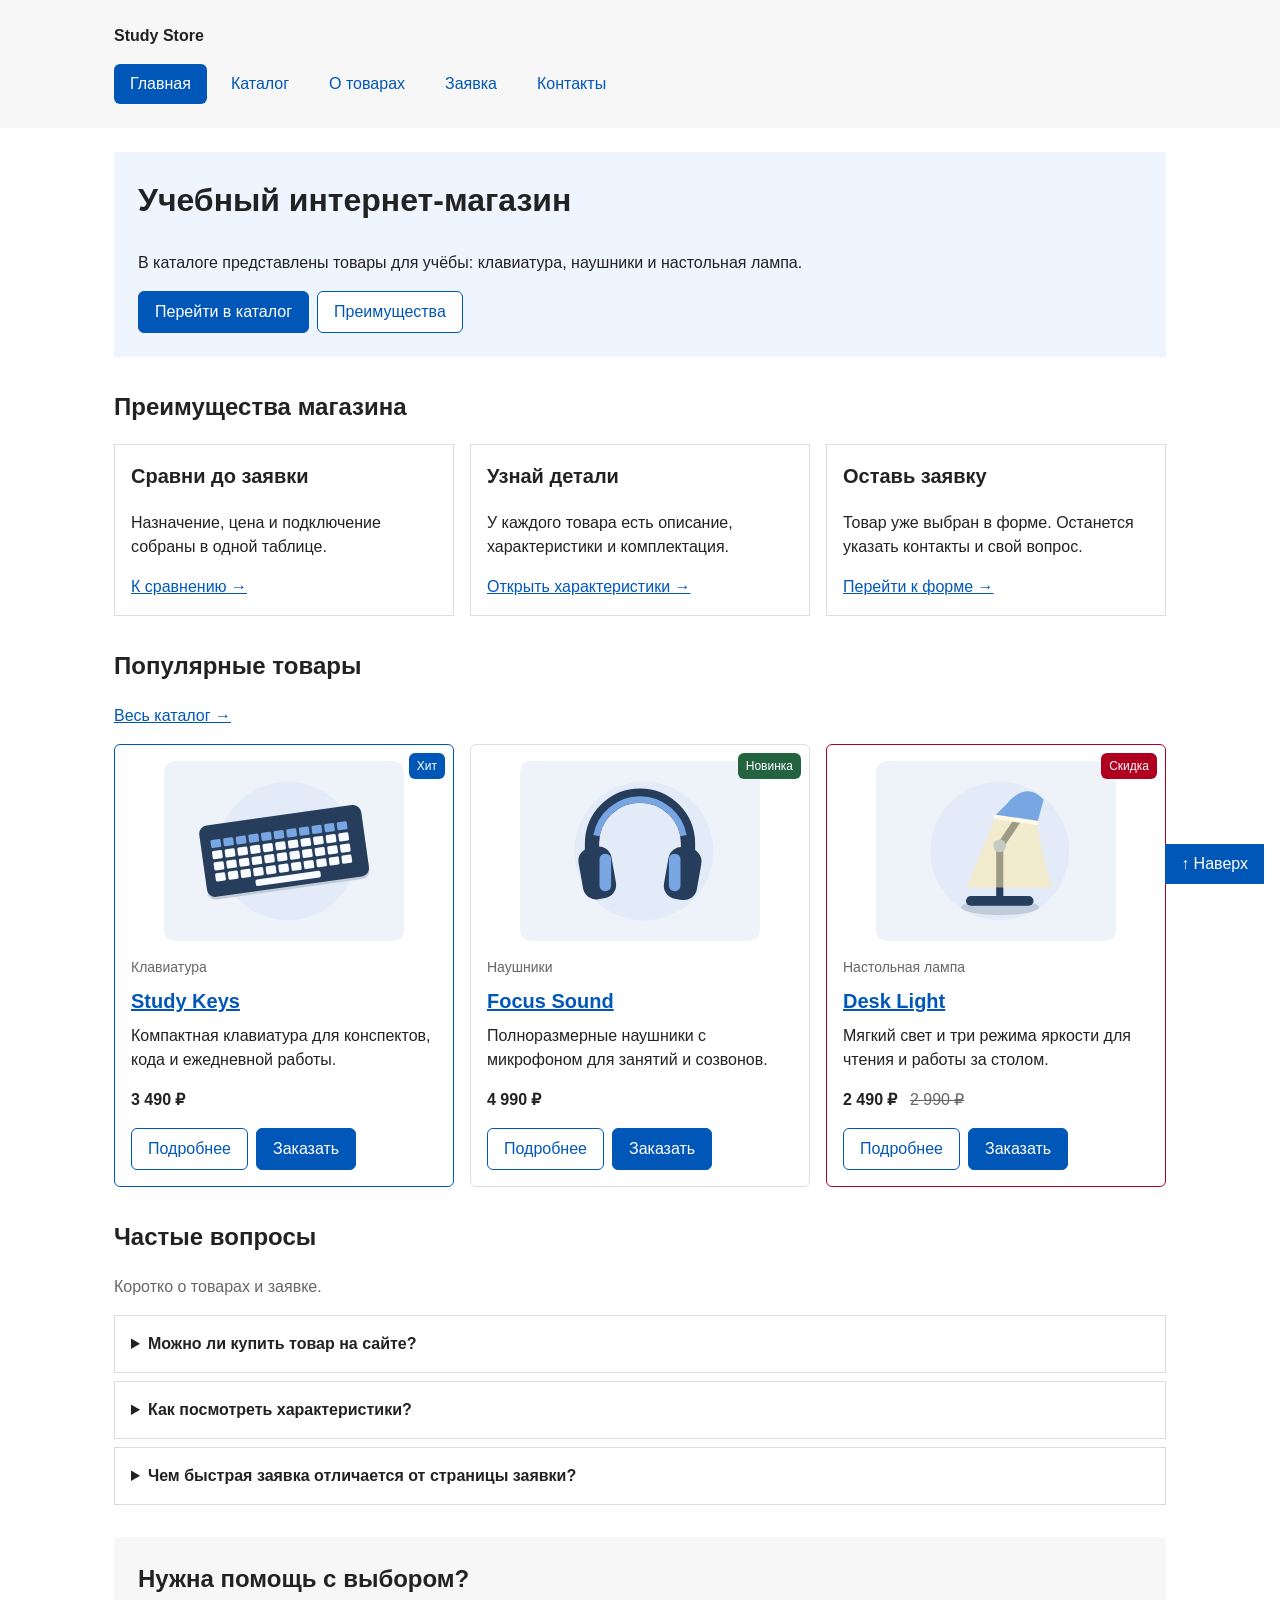
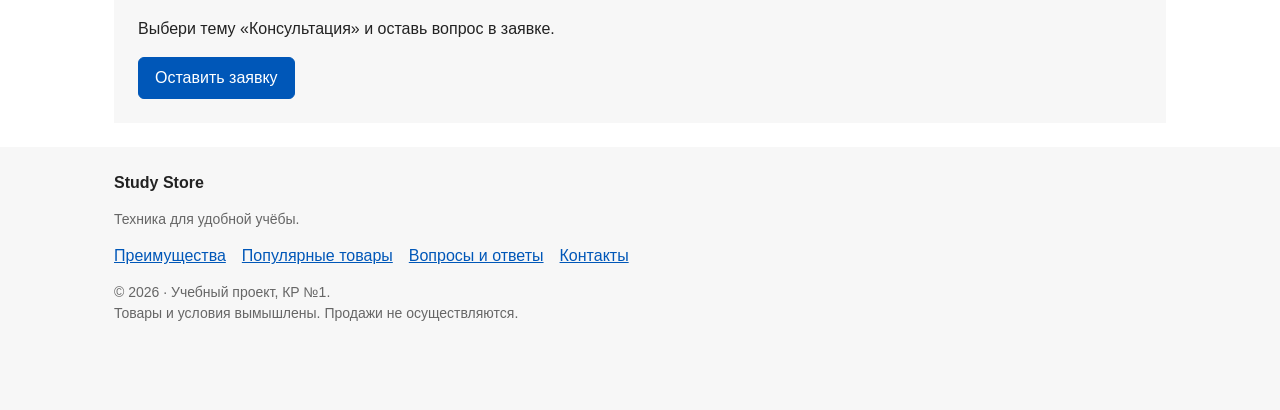
==== commit 4d497583: "fix: prepare HTML CSS project for submission" ====
--- a/index.html
+++ b/index.html
@@ -3,225 +3,166 @@
 <head>
   <meta charset="UTF-8">
   <meta name="viewport" content="width=device-width, initial-scale=1.0">
-  <title>Учебный интернет-магазин</title>
-  <link rel="stylesheet" href="css/style.css">
-  <script src="js/main.js" defer></script>
+  <meta name="description" content="Study Store: клавиатура, наушники и настольная лампа для удобного рабочего места. Учебный интернет-магазин.">
+  <title>Техника для учёбы — Study Store</title>
+  <link rel="icon" href="images/favicon.svg" type="image/svg+xml">
+  <link rel="stylesheet" href="css/style.css?v=simple">
+  <script src="js/main.js?v=kr1-final" defer></script>
 </head>
 <body>
-    <header class="site-header">
-      <div class="site-header__inner">
-        <a class="site-header__logo" href="index.html">ShopProject</a>
-
-        <nav class="site-nav" aria-label="Основная навигация">
-          <ul class="site-nav__list">
-            <li class="site-nav__item">
-              <a class="site-nav__link site-nav__link--active" href="index.html">
-                Главная
-              </a>
-            </li>
-            <li class="site-nav__item">
-              <a class="site-nav__link" href="catalog.html">Каталог</a>
-            </li>
-            <li class="site-nav__item">
-              <a class="site-nav__link" href="contacts.html">Контакты</a>
-            </li>
-            <li class="site-nav__item">
-              <a class="site-nav__link" href="index.html#popular">
-                Популярные товары
-              </a>
-            </li>
-          </ul>
-        </nav>
+  <a class="skip-link" href="#main-content">Перейти к содержимому</a>
+  <header class="site-header" id="top">
+    <div class="site-header__inner">
+      <a class="site-header__logo" href="index.html">Study Store</a>
+      <nav class="site-nav" aria-label="Основная навигация">
+        <ul class="site-nav__list">
+          <li class="site-nav__item"><a class="site-nav__link site-nav__link--active" aria-current="page" href="index.html">Главная</a></li>
+          <li class="site-nav__item"><a class="site-nav__link" href="catalog.html">Каталог</a></li>
+          <li class="site-nav__item"><a class="site-nav__link" href="product.html">О товарах</a></li>
+          <li class="site-nav__item"><a class="site-nav__link" href="order.html">Заявка</a></li>
+          <li class="site-nav__item"><a class="site-nav__link" href="contacts.html">Контакты</a></li>
+        </ul>
+      </nav>
+    </div>
+  </header>
+  <main class="page-main" id="main-content" tabindex="-1">
+    <section class="hero" aria-labelledby="hero-title">
+      <div class="hero__content">
+        
+        <h1 class="hero__title" id="hero-title">Учебный интернет-магазин</h1>
+        <p class="hero__description">В каталоге представлены товары для учёбы: клавиатура, наушники и настольная лампа.</p>
+        <div class="hero__actions"><a class="button button--primary" href="catalog.html">Перейти в каталог</a><a class="button button--secondary" href="#advantages">Преимущества</a></div>
       </div>
-    </header>
-
-    <main>
-        <!-- Основное содержание страницы -->
-        <section class="hero">
-            <h1>Учебный интернет-магазин</h1>
-            <p>
-                Это стартовая страница учебного frontend-проекта.
-                В дальнейшем на её основе будет разработан многостраничный сайт
-                интернет-магазина или каталога услуг.
-            </p>
-            <a class="button button--primary" href="#popular">Перейти к товарам</a>
-            </section>
-        <section class="section" id="advantages">
-            <h2>Преимущества проекта</h2>
-
-            <ul class="advantages-list">
-                <li>понятная HTML-структура;</li>
-                <li>семантические блоки страницы;</li>
-                <li>подключение внешнего CSS-файла;</li>
-                <li>подготовка к разработке многостраничного сайта.</li>
-            </ul>
-            </section>
-            <section class="section" id="popular">
-              <h2>Популярные товары</h2>
-
-              <div class="products-grid">
-                <article class="product-card product-card--featured">
-                  <h3 class="product-card__title">Товар 1</h3>
-                  <p class="product-card__description">Краткое описание учебного товара.</p>
-                  <p class="product-card__price">Цена: 1000 руб.</p>
-                  <button
-                    class="button button--primary product-card__button"
-                    type="button"
-                    data-product="Товар 1"
-                  >
-                    Заказать
-                  </button>
-                </article>
-
-
-                <article class="product-card product-card--featured">
-                  <h3 class="product-card__title">Товар 2</h3>
-                  <p class="product-card__description">Краткое описание учебного товара.</p>
-                  <p class="product-card__price">Цена: 1500 руб.</p>
-                  <button
-                    class="button button--primary product-card__button"
-                    type="button"
-                    data-product="Товар 2"
-                  >
-                    Заказать
-                  </button>
-                </article>
-
-
-                <article class="product-card product-card--featured">
-                  <h3 class="product-card__title">Товар 3</h3>
-                  <p class="product-card__description">Краткое описание учебного товара.</p>
-                  <p class="product-card__price">Цена: 2000 руб.</p>
-                  <button
-                    class="button button--primary product-card__button"
-                    type="button"
-                    data-product="Товар 3"
-                  >
-                    Заказать
-                  </button>
-                </article>
-
-              </div>
-            </section>
-      
-            <aside class="aside-info">
-            <h2>Информация для студентов</h2>
-            <p>
-                На следующих практических занятиях этот проект будет расширяться:
-                появятся формы, модальное окно, дополнительные страницы, Flex/Grid,
-                БЭМ-структура и адаптивная версия сайта.
-            </p>
-            </aside>
-        
-            <footer class="site-footer" id="contacts">
-            <p>&copy; 2026 Учебный проект. Все права защищены.</p>
-            <p>Дисциплина: Фронтенд и бэкенд разработка</p>
-            </footer>
-    </main>
-    
-    <dialog class="order-dialog" id="order-dialog" aria-labelledby="order-dialog-title">
-    <h2 class="order-dialog__title" id="order-dialog-title">Оформление заявки</h2>
-
-  <form class="order-form" id="order-form" action="#" method="post" novalidate>
-    <input id="selected-product" name="selected-product" type="hidden">
-
-    <div class="order-form__field">
-      <label class="order-form__label" for="order-name">Имя</label>
-      <input
-        class="order-form__input"
-        id="order-name"
-        name="name"
-        type="text"
-        placeholder="Введите ваше имя"
-        minlength="2"
-        autocomplete="given-name"
-        required
-      >
+    </section>
+    <section class="section" id="advantages" aria-labelledby="advantages-title">
+      <div class="section__heading"><div><h2 class="section__title" id="advantages-title">Преимущества магазина</h2></div></div>
+      <div class="benefits">
+        <article class="benefit"><h3 class="benefit__title">Сравни до заявки</h3><p class="benefit__text">Назначение, цена и подключение собраны в одной таблице.</p><a href="catalog.html#comparison">К сравнению →</a></article>
+        <article class="benefit"><h3 class="benefit__title">Узнай детали</h3><p class="benefit__text">У каждого товара есть описание, характеристики и комплектация.</p><a href="product.html">Открыть характеристики →</a></article>
+        <article class="benefit"><h3 class="benefit__title">Оставь заявку</h3><p class="benefit__text">Товар уже выбран в форме. Останется указать контакты и свой вопрос.</p><a href="order.html">Перейти к форме →</a></article>
+      </div>
+    </section>
+    <section class="section" id="popular" aria-labelledby="popular-title">
+      <div class="section__heading"><div><h2 class="section__title" id="popular-title">Популярные товары</h2></div><a class="section__link" href="catalog.html">Весь каталог →</a></div>
+      <div class="products-grid">
+        <article class="product-card product-card--featured">
+          <span class="product-card__badge">Хит</span>
+          <a class="product-card__visual" href="product.html#keyboard" aria-label="Подробнее о Study Keys"><img class="product-card__image" src="images/keyboard.svg" width="640" height="480" alt="Клавиатура Study Keys — иллюстрация" loading="lazy"></a>
+          <p class="product-card__category">Клавиатура</p>
+          <h3 class="product-card__title"><a href="product.html#keyboard">Study Keys</a></h3>
+          <p class="product-card__description">Компактная клавиатура для конспектов, кода и ежедневной работы.</p>
+          <p class="product-card__price">3 490 ₽</p>
+          <div class="product-card__actions">
+            <a class="button button--secondary" href="product.html#keyboard">Подробнее</a>
+            <button class="button button--primary product-card__button" type="button" data-order-product="keyboard">Заказать</button>
+          </div>
+        </article>
+        <article class="product-card product-card--new">
+          <span class="product-card__badge">Новинка</span>
+          <a class="product-card__visual" href="product.html#headphones" aria-label="Подробнее о Focus Sound"><img class="product-card__image" src="images/headphones.svg" width="640" height="480" alt="Наушники Focus Sound — иллюстрация" loading="lazy"></a>
+          <p class="product-card__category">Наушники</p>
+          <h3 class="product-card__title"><a href="product.html#headphones">Focus Sound</a></h3>
+          <p class="product-card__description">Полноразмерные наушники с микрофоном для занятий и созвонов.</p>
+          <p class="product-card__price">4 990 ₽</p>
+          <div class="product-card__actions">
+            <a class="button button--secondary" href="product.html#headphones">Подробнее</a>
+            <button class="button button--primary product-card__button" type="button" data-order-product="headphones">Заказать</button>
+          </div>
+        </article>
+        <article class="product-card product-card--discount">
+          <span class="product-card__badge">Скидка</span>
+          <a class="product-card__visual" href="product.html#lamp" aria-label="Подробнее о Desk Light"><img class="product-card__image" src="images/lamp.svg" width="640" height="480" alt="Настольная лампа Desk Light — иллюстрация" loading="lazy"></a>
+          <p class="product-card__category">Настольная лампа</p>
+          <h3 class="product-card__title"><a href="product.html#lamp">Desk Light</a></h3>
+          <p class="product-card__description">Мягкий свет и три режима яркости для чтения и работы за столом.</p>
+          <p class="product-card__price">2 490 ₽ <del class="product-card__old-price">2 990 ₽</del></p>
+          <div class="product-card__actions">
+            <a class="button button--secondary" href="product.html#lamp">Подробнее</a>
+            <button class="button button--primary product-card__button" type="button" data-order-product="lamp">Заказать</button>
+          </div>
+        </article>
+      </div>
+    </section>
+    <p class="success-message" id="success-message" role="status" tabindex="-1" hidden></p>
+    <section class="section faq" id="faq" aria-labelledby="faq-title">
+      <div><h2 class="section__title" id="faq-title">Частые вопросы</h2><p class="section__description">Коротко о товарах и заявке.</p></div>
+      <div class="faq__list">
+        <details class="faq__item"><summary class="faq__question">Можно ли купить товар на сайте?</summary><p class="faq__answer">Это учебный магазин. Товары и цены демонстрационные, оплаты и настоящей отправки заявок нет.</p></details>
+        <details class="faq__item"><summary class="faq__question">Как посмотреть характеристики?</summary><p class="faq__answer">Нажми «Подробнее» в карточке. На странице товара есть таблица параметров и комплектация.</p></details>
+        <details class="faq__item"><summary class="faq__question">Чем быстрая заявка отличается от страницы заявки?</summary><p class="faq__answer">В модальном окне удобно оставить заявку, не уходя из каталога. На отдельной странице доступна та же форма с подсказками.</p></details>
+      </div>
+    </section>
+    <aside class="callout"><div><h2 class="callout__title">Нужна помощь с выбором?</h2><p class="callout__text">Выбери тему «Консультация» и оставь вопрос в заявке.</p></div><a class="button button--primary" href="order.html">Оставить заявку</a></aside>
+  </main>
+  <footer class="site-footer" id="contacts">
+    <div class="site-footer__inner">
+      <div><a class="site-footer__logo" href="index.html">Study Store</a><p class="site-footer__note">Техника для удобной учёбы.</p></div>
+      <nav class="site-footer__nav" aria-label="Разделы главной страницы">
+        <a href="index.html#advantages">Преимущества</a>
+        <a href="index.html#popular">Популярные товары</a>
+        <a href="index.html#faq">Вопросы и ответы</a>
+        <a href="contacts.html">Контакты</a>
+      </nav>
+      <p class="site-footer__note">© 2026 · Учебный проект, КР №1.<br>Товары и условия вымышлены. Продажи не осуществляются.</p>
     </div>
-
-    <div class="order-form__field">
-      <label class="order-form__label" for="order-email">E-mail</label>
-      <input
-        class="order-form__input"
-        id="order-email"
-        name="email"
-        type="email"
-        placeholder="example@mail.ru"
-        autocomplete="email"
-        required
-      >
-    </div>
-
-    <div class="order-form__field">
-      <label class="order-form__label" for="order-phone">Телефон</label>
-      <input
-        class="order-form__input"
-        id="order-phone"
-        name="phone"
-        type="tel"
-        inputmode="tel"
-        placeholder="+7 (900) 000-00-00"
-        pattern="^\+7 \(\d{3}\) \d{3}-\d{2}-\d{2}$"
-        required
-      >
-      <small class="order-form__hint">Формат: +7 (900) 000-00-00</small>
-    </div>
-
-    <div class="order-form__field">
-      <label class="order-form__label" for="order-date">Дата связи</label>
-      <input
-        class="order-form__input"
-        id="order-date"
-        name="date"
-        type="date"
-      >
-    </div>
-
-    <div class="order-form__field">
-      <label class="order-form__label" for="order-topic">Тема заявки</label>
-      <select class="order-form__select" id="order-topic" name="topic" required>
-        <option value="">Выберите тему</option>
-        <option value="product">Заказ товара</option>
-        <option value="consultation">Консультация</option>
-        <option value="delivery">Доставка</option>
-      </select>
-    </div>
-
-    <div class="order-form__field">
-      <label class="order-form__label" for="order-comment">Комментарий</label>
-      <textarea
-        class="order-form__textarea"
-        id="order-comment"
-        name="comment"
-        rows="4"
-        placeholder="Укажите дополнительную информацию"
-      ></textarea>
-    </div>
-
-    <div class="order-form__field order-form__field--checkbox">
-      <label class="order-form__label">
-        <input
-        class="order-form__checkbox"
-          id="order-agreement"
-          name="agreement"
-          type="checkbox"
-          required
-        >
-        Я согласен на обработку данных
-      </label>
-    </div>
-
-    <div class="order-form__actions">
-      <button class="button button--secondary" type="button" id="close-order-dialog">Закрыть</button>
-      <button class="button button--primary" type="submit">Отправить заявку</button>
-    </div>
-  </form>
-
+  </footer>
+  <a class="back-to-top" href="#top" aria-label="Вернуться наверх">↑ Наверх</a>
+  <dialog class="order-dialog" id="order-dialog" aria-labelledby="order-dialog-title">
+    <h2 class="order-dialog__title" id="order-dialog-title">Оставить заявку</h2>
+      <form class="order-form" id="order-form" action="order.html" method="get">
+        <p class="order-form__note">Поля со звёздочкой * обязательны. Это учебная форма: данные не отправляются и не сохраняются.</p>
+        <noscript><p class="order-form__note">Для демонстрации отправки включите JavaScript. Не вводите реальные персональные данные.</p></noscript>
+        <div class="order-form__field">
+          <label class="order-form__label" for="selected-product">Товар *</label>
+          <select class="order-form__select" id="selected-product" name="product" required>
+            <option value="">Выберите товар</option>
+            <option value="keyboard">Study Keys — 3 490 ₽</option>
+            <option value="headphones">Focus Sound — 4 990 ₽</option>
+            <option value="lamp">Desk Light — 2 490 ₽</option>
+          </select>
+        </div>
+        <div class="order-form__row">
+          <div class="order-form__field">
+            <label class="order-form__label" for="order-name">Имя *</label>
+            <input class="order-form__input" id="order-name" name="name" type="text" minlength="2" maxlength="60" autocomplete="given-name" placeholder="Например, Алексей" required>
+          </div>
+          <div class="order-form__field">
+            <label class="order-form__label" for="order-email">E-mail *</label>
+            <input class="order-form__input" id="order-email" name="email" type="email" autocomplete="email" placeholder="name@example.com" required>
+          </div>
+        </div>
+        <div class="order-form__row">
+          <div class="order-form__field">
+            <label class="order-form__label" for="order-phone">Телефон *</label>
+            <input class="order-form__input" id="order-phone" name="phone" type="tel" autocomplete="tel" inputmode="tel" pattern="\+7[0-9]{10}" placeholder="+79000000000" aria-describedby="phone-hint" required>
+            <small class="order-form__hint" id="phone-hint">+7 и 10 цифр, без пробелов: +79000000000.</small>
+          </div>
+          <div class="order-form__field">
+            <label class="order-form__label" for="order-date">Удобная дата связи</label>
+            <input class="order-form__input" id="order-date" name="date" type="date">
+          </div>
+        </div>
+        <div class="order-form__field">
+          <label class="order-form__label" for="order-topic">Тема заявки *</label>
+          <select class="order-form__select" id="order-topic" name="topic" required>
+            <option value="product">Заказ товара</option>
+            <option value="consultation">Консультация</option>
+            <option value="delivery">Вопрос о доставке</option>
+          </select>
+        </div>
+        <div class="order-form__field">
+          <label class="order-form__label" for="order-comment">Комментарий</label>
+          <textarea class="order-form__textarea" id="order-comment" name="comment" rows="3" maxlength="1000" placeholder="Что уточнить перед выбором?"></textarea>
+        </div>
+        <div class="order-form__consent">
+          <input class="order-form__checkbox" id="order-agreement" name="agreement" type="checkbox" required>
+          <label class="order-form__label" for="order-agreement">Согласен на обработку указанных данных в рамках учебной демонстрации *</label>
+        </div>
+        <div class="order-form__actions">
+          <button class="button button--primary" type="submit">Отправить заявку</button>
+          <button class="button button--secondary" id="close-order-dialog" type="button">Закрыть</button>
+        </div>
+      </form>
   </dialog>
-
-<p class="success-message" id="success-message" hidden>
-  Форма успешно отправлена!
-</p>
-
 </body>
 </html>
--- a/css/style.css
+++ b/css/style.css
@@ -1,47 +1,24 @@
-/* ===============================
-   1. Переменные проекта
-   =============================== */
-
+/* 1. Общие значения: один цвет или отступ можно поменять для всего сайта. */
 :root {
-  /* Основные цвета проекта */
   --color-bg: #ffffff;
+  --color-surface: #f7f7f7;
+  --color-primary: #0057b8;
+  --color-primary-dark: #003f86;
   --color-text: #222222;
   --color-muted: #666666;
-  --color-primary: #0057b8;
-  --color-primary-dark: #003f86;
   --color-border: #dddddd;
-  --color-surface: #f7f7f7;
-  --color-surface-accent: #eef5ff;
   --color-danger: #b00020;
-  --color-success: #168a2f;
-  --color-success-bg: #eefaf0;
-  --color-white: #ffffff;
-
-  /* Отступы */
-  --space-xs: 4px;
+  --color-success: #246340;
   --space-sm: 8px;
   --space-md: 16px;
   --space-lg: 24px;
   --space-xl: 32px;
-
-  /* Скругления */
-  --radius-sm: 6px;
-  --radius-md: 8px;
-  --radius-lg: 12px;
-
-  /* Размеры */
+  --radius: 6px;
   --container-width: 1100px;
 }
 
-
-/* ===============================
-   2. Базовые стили
-   =============================== */
-
-* {
-  box-sizing: border-box;
-}
-
+/* 2. Базовые стили. */
+* { box-sizing: border-box; }
 body {
   margin: 0;
   font-family: Arial, sans-serif;
@@ -49,401 +26,204 @@
   color: var(--color-text);
   background-color: var(--color-bg);
 }
-
-
-/*
-  Задаём внутренние отступы для основных областей страницы.
-  Это делает содержимое визуально отделённым от краёв окна браузера.
-*/
-.site-header,
-main,
-.site-footer {
-  padding: var(--space-lg);
-}
-
-/*
-  Оформляем шапку страницы.
-  Пока используется простой светло-серый фон.
-*/
-.site-header {
-  background-color: var(--color-surface);
-}
-
-/*
-  Оформляем подвал страницы тем же фоном,
-  чтобы визуально отделить его от основного содержимого.
-*/
-.site-footer {
-  background-color: var(--color-surface);
-}
-
-/* ===============================
-   3. Общие элементы интерфейса
-   =============================== */
-
-a {
-  color: var(--color-primary);
-}
-
-a:hover {
-  color: var(--color-primary-dark);
-}
-
-a:focus-visible {
-  outline: 2px solid var(--color-primary);
-  outline-offset: 3px;
-}
-
-
-/*
-  Ограничиваем ширину содержимого шапки,
-  чтобы оно не растягивалось слишком сильно на широких экранах.
-*/
-.site-header {
-  background-color: var(--color-surface);
-}
-
-.site-header__inner {
+img { display: block; max-width: 100%; height: auto; }
+a { color: var(--color-primary); }
+a:hover { color: var(--color-primary-dark); }
+input, select, textarea, button { font: inherit; }
+:focus-visible { outline: 2px solid var(--color-primary); outline-offset: 3px; }
+[hidden] { display: none; }
+.page-main, .site-header__inner, .site-footer__inner {
   max-width: var(--container-width);
   margin: 0 auto;
   padding: var(--space-lg);
 }
-
-.site-header__logo {
+h1 { font-size: 32px; }
+h2 { font-size: 24px; }
+h3 { font-size: 20px; }
+h1, h2, h3 { margin-top: 0; }
+.section { margin-bottom: var(--space-xl); }
+.section__description { color: var(--color-muted); }
+
+/* 3. Шапка и меню. Flex располагает ссылки в один ряд. */
+.site-header, .site-footer { background-color: var(--color-surface); }
+.site-header__logo, .site-footer__logo {
   font-weight: 700;
   color: var(--color-text);
   text-decoration: none;
 }
-
 .site-nav__list {
   display: flex;
   flex-wrap: wrap;
-  justify-content: center;
-  align-items: center;
-  gap: var(--space-md);
+  gap: var(--space-sm);
+  list-style: none;
+  margin: var(--space-md) 0 0;
   padding: 0;
-  margin: var(--space-md) 0 0;
-  list-style: none;
-}
-
+}
 .site-nav__link {
-  display: inline-block;
+  display: block;
   padding: var(--space-sm) var(--space-md);
-  color: var(--color-primary);
-  text-decoration: none;
-  border-radius: var(--radius-sm);
-}
-
-.site-nav__link:hover {
-  color: var(--color-white);
+  text-decoration: none;
+  border-radius: var(--radius);
+}
+.site-nav__link:hover, .site-nav__link--active {
+  color: white;
   background-color: var(--color-primary);
 }
-
-.site-nav__link:focus-visible {
-  outline: 2px solid var(--color-primary);
-  outline-offset: 3px;
-}
-
-.site-nav__link--active {
-  color: var(--color-white);
-  background-color: var(--color-primary);
-}
-
-
-
-/* ===============================
-   4. Компоненты страницы
-   =============================== */
-
-.hero {
-  max-width: var(--container-width);
-  margin: 0 auto var(--space-xl);
-  padding: var(--space-xl) var(--space-lg);
-  background-color: var(--color-surface-accent);
-  border-radius: var(--radius-lg);
-}
-
-.section {
-  max-width: var(--container-width);
-  margin: 0 auto var(--space-xl);
-}
-
-.section h2 {
-  margin-top: 0;
-}
-
-
-.product-card {
-  display: flex;
-  flex-direction: column;
-  gap: var(--space-sm);
-  padding: var(--space-md);
-  border: 1px solid var(--color-border);
-  border-radius: var(--radius-md);
-  background-color: var(--color-bg);
-}
-
-.product-card:hover {
-  border-color: var(--color-primary);
-}
-
-.product-card--featured {
-  border-color: var(--color-primary);
-}
-
-.product-card--discount {
-  border-color: var(--color-danger);
-}
-
-.product-card__title {
-  margin: 0;
-  color: var(--color-text);
-}
-
-.product-card__description {
-  margin: 0;
-  color: var(--color-muted);
-}
-
-.product-card__price {
-  margin: 0;
-  font-weight: 700;
-}
-
-.product-card--discount .product-card__price {
-  color: var(--color-danger);
-}
-
-.product-card__button {
-  margin-top: auto;
-  align-self: flex-start;
-}
-
-
-
+.site-footer__nav { display: flex; flex-wrap: wrap; gap: var(--space-md); }
+.site-footer__note { color: var(--color-muted); font-size: 14px; }
+.site-footer__inner { padding-bottom: 72px; }
+.breadcrumbs { margin-bottom: var(--space-lg); font-size: 14px; }
+.breadcrumbs__current::before { content: ' / '; }
+.category-nav { display: flex; flex-wrap: wrap; gap: var(--space-md); margin-top: var(--space-md); }
+
+/* 4. Общие кнопки и состояния. */
 .button {
   display: inline-block;
   padding: var(--space-sm) var(--space-md);
-  border: none;
-  border-radius: var(--radius-sm);
-  font: inherit;
+  border: 1px solid var(--color-primary);
+  border-radius: var(--radius);
   text-decoration: none;
   cursor: pointer;
 }
-
-.button--primary {
-  color: var(--color-white);
+.button--primary { color: white; background-color: var(--color-primary); }
+.button--primary:hover { color: white; background-color: var(--color-primary-dark); }
+.button--secondary { color: var(--color-primary); background-color: white; }
+.button--secondary:hover { color: white; background-color: var(--color-primary); }
+.button:disabled { opacity: 0.6; cursor: not-allowed; }
+.hero__actions, .product-card__actions, .product-detail__actions, .order-form__actions {
+  display: flex;
+  flex-wrap: wrap;
+  gap: var(--space-sm);
+}
+
+/* 5. Главная: обычный вводный блок, преимущества и вопросы. */
+.hero { padding: var(--space-lg); margin-bottom: var(--space-xl); background-color: #eef5ff; }
+.benefits { display: grid; grid-template-columns: repeat(3, 1fr); gap: var(--space-md); }
+.benefit { padding: var(--space-md); border: 1px solid var(--color-border); }
+.section__heading { margin-bottom: var(--space-md); }
+.faq__item { margin-top: var(--space-sm); padding: var(--space-md); border: 1px solid var(--color-border); }
+.faq__question { font-weight: 700; cursor: pointer; }
+.faq__question:hover { color: var(--color-primary); }
+.faq__answer { margin-bottom: 0; }
+.callout { padding: var(--space-lg); background-color: var(--color-surface); }
+
+/* 6. Три карточки в ряд через Grid. Flex внутри карточки выравнивает кнопки. */
+.products-grid { display: grid; grid-template-columns: repeat(3, 1fr); gap: var(--space-md); }
+.product-card {
+  position: relative;
+  display: flex;
+  flex-direction: column;
+  padding: var(--space-md);
+  border: 1px solid var(--color-border);
+  border-radius: var(--radius);
+}
+.product-card:hover, .product-card--featured { border-color: var(--color-primary); }
+.product-card--discount { border-color: var(--color-danger); }
+.product-card__image { width: 100%; max-width: 240px; margin: 0 auto var(--space-md); }
+.product-card__category { margin: 0 0 var(--space-sm); color: var(--color-muted); font-size: 14px; }
+.product-card__title { margin-bottom: var(--space-sm); }
+.product-card__description { margin-top: 0; }
+.product-card__price { margin-top: auto; font-weight: 700; }
+.product-card__old-price { margin-left: var(--space-sm); color: var(--color-muted); font-weight: 400; }
+/* absolute размещает бейдж относительно карточки с position: relative. */
+.product-card__badge {
+  position: absolute;
+  top: var(--space-sm);
+  right: var(--space-sm);
+  padding: 4px 8px;
+  color: white;
   background-color: var(--color-primary);
-}
-
-.button--primary:hover {
-  color: var(--color-white);
-  background-color: var(--color-primary-dark);
-}
-
-.button--secondary {
-  color: var(--color-primary);
-  background-color: transparent;
-  border: 1px solid var(--color-primary);
-}
-
-.button--secondary:hover {
-  color: var(--color-white);
-  background-color: var(--color-primary);
-}
-
-.button:focus-visible {
-  outline: 2px solid var(--color-primary);
-  outline-offset: 3px;
-}
-
-.button:disabled,
-.button--disabled {
-  opacity: 0.6;
-  cursor: not-allowed;
-}
-
-
-
-/*
-  Дополнительный информационный блок.
-*/
-.aside-info {
-  max-width: var(--container-width);
-  margin: 0 auto var(--space-xl);
+  border-radius: var(--radius);
+  font-size: 12px;
+}
+.product-card--discount .product-card__badge { background-color: var(--color-danger); }
+.product-card--new .product-card__badge { background-color: var(--color-success); }
+
+/* 7. Каталог: фильтр слева, товары справа. */
+.catalog-layout {
+  display: grid;
+  grid-template-columns: 220px minmax(0, 1fr);
+  gap: var(--space-lg);
+  align-items: start;
+  margin-bottom: var(--space-xl);
+}
+.catalog-filters {
+  position: sticky;
+  top: var(--space-lg);
   padding: var(--space-md);
-  border-left: 4px solid var(--color-primary);
+  border: 1px solid var(--color-border);
   background-color: var(--color-surface);
 }
-
-
-/* ===============================
-   5. Форма и модальное окно
-   =============================== */
-
-.order-dialog {
-  width: min(100% - 32px, 560px);
-  padding: var(--space-lg);
-  border: none;
-  border-radius: var(--radius-lg);
-}
-
-.order-dialog::backdrop {
-  background-color: rgba(0, 0, 0, 0.5);
-}
-
-.order-dialog__title {
-  margin-top: 0;
-}
-
-
-.order-form__field {
-  margin-bottom: var(--space-md);
-}
-
-.order-form__label {
-  display: block;
-  margin-bottom: var(--space-xs);
-}
-
-.order-form__input,
-.order-form__select,
-.order-form__textarea {
+.catalog-filters__note { font-size: 14px; color: var(--color-muted); }
+.filters-form__group { margin: 0 0 var(--space-md); padding: var(--space-sm); border: 1px solid var(--color-border); }
+.filters-form__label { display: block; margin-bottom: var(--space-sm); }
+.filters-form__input { width: 100%; margin-bottom: var(--space-sm); }
+.catalog-filters__link { display: block; margin-top: var(--space-md); }
+.catalog-products__count { color: var(--color-muted); }
+
+/* 8. Подробное описание и таблицы. */
+.product-detail { margin-bottom: var(--space-xl); padding: var(--space-lg); border: 1px solid var(--color-border); }
+.product-detail__image { max-width: 280px; margin-bottom: var(--space-md); }
+.product-detail__tag { color: var(--color-primary); }
+.product-detail__price { font-weight: 700; }
+.product-detail__availability { color: var(--color-success); }
+.table-wrap { overflow-x: auto; }
+.product-table { width: 100%; margin-top: var(--space-lg); border-collapse: collapse; text-align: left; }
+.product-table__caption { margin-bottom: var(--space-sm); text-align: left; font-weight: 700; }
+.product-table__cell { padding: var(--space-sm); border: 1px solid var(--color-border); }
+.product-table thead { background-color: var(--color-surface); }
+
+/* 9. Форма: поля друг под другом, подпись над полем. */
+.order-panel { max-width: 620px; }
+.order-help { margin-top: var(--space-lg); padding: var(--space-lg); background-color: var(--color-surface); }
+.order-form__field { margin-bottom: var(--space-md); }
+.order-form__label { display: block; margin-bottom: var(--space-sm); }
+.order-form__input, .order-form__select, .order-form__textarea {
   width: 100%;
   padding: 10px 12px;
   border: 1px solid var(--color-border);
-  border-radius: var(--radius-sm);
-  font: inherit;
-}
-
-.order-form__input:hover,
-.order-form__select:hover,
-.order-form__textarea:hover {
-  border-color: var(--color-primary);
-}
-
-.order-form__input:focus-visible,
-.order-form__select:focus-visible,
-.order-form__textarea:focus-visible {
-  outline: 2px solid var(--color-primary);
-  outline-offset: 3px;
-}
-
-.order-form__actions {
-  display: flex;
-  gap: var(--space-md);
-  margin-top: var(--space-lg);
-}
-
-
-.breadcrumbs {
-  max-width: var(--container-width);
-  margin: 0 auto var(--space-md);
-  font-size: 14px;
-  color: var(--color-muted);
-}
-
-.breadcrumbs__link {
-  color: var(--color-primary);
-}
-
-.breadcrumbs__current::before {
-  content: " / ";
-  color: var(--color-muted);
-}
-
-
-html {
-  scroll-behavior: smooth;
-}
-
-:target {
-  outline: 2px dashed var(--color-primary);
-  outline-offset: 4px;
-}
-
-.products-grid {
-  display: grid;
-  grid-template-columns: repeat(3, 1fr);
-  gap: var(--space-lg);
-}
-
-.catalog-layout {
-  max-width: var(--container-width);
-  margin: 0 auto var(--space-xl);
-  display: grid;
-  grid-template-columns: 260px 1fr;
-  grid-template-areas: "filters products";
-  gap: var(--space-lg);
-}
-
-.catalog-filters {
-  grid-area: filters;
-  padding: var(--space-md);
-  border: 1px solid var(--color-border);
-  border-radius: var(--radius-md);
-  background-color: var(--color-surface);
-}
-
-.catalog-products {
-  grid-area: products;
-}
-
-.filters-form {
-  display: grid;
-  gap: var(--space-md);
-}
-
-.filters-form fieldset {
-  margin: 0;
-  padding: var(--space-md);
-  border: 1px solid var(--color-border);
-  border-radius: var(--radius-sm);
-}
-
-.filters-form legend {
-  font-weight: 700;
-}
-
-.filters-form label {
-  display: block;
-  margin-bottom: var(--space-sm);
-}
-
-.filters-form input[type="number"] {
-  width: 100%;
-  padding: 8px 10px;
-  border: 1px solid var(--color-border);
-  border-radius: var(--radius-sm);
-  font: inherit;
-}
-
-
-/* Состояния и элементы формы, сохранённые после БЭМ-рефакторинга. */
-.order-form__checkbox {
-  width: auto;
-}
-
-.order-form__hint {
-  display: block;
-  margin-top: var(--space-xs);
-  color: var(--color-muted);
-}
-
-.order-form__input[aria-invalid="true"],
-.order-form__select[aria-invalid="true"],
-.order-form__textarea[aria-invalid="true"] {
-  border-color: var(--color-danger);
-}
-
-.order-form__checkbox[aria-invalid="true"] {
-  outline: 2px solid var(--color-danger);
-}
-
-.success-message {
-  max-width: var(--container-width);
-  margin: var(--space-lg) auto;
-  padding: var(--space-md);
-  border-left: 4px solid var(--color-success);
-  background-color: var(--color-success-bg);
-}
+  border-radius: var(--radius);
+}
+.order-form__input:hover, .order-form__select:hover, .order-form__textarea:hover { border-color: var(--color-primary); }
+.order-form__textarea { resize: vertical; }
+.order-form__hint, .order-form__note { color: var(--color-muted); font-size: 14px; }
+.order-form__hint { display: block; margin-top: var(--space-sm); }
+.order-form__consent { display: flex; align-items: start; gap: var(--space-sm); margin-bottom: var(--space-md); }
+.order-form__checkbox { flex-shrink: 0; margin-top: 5px; }
+.order-form [aria-invalid="true"] { outline: 1px solid var(--color-danger); border-color: var(--color-danger); }
+.order-dialog {
+  width: 560px;
+  max-width: calc(100% - 32px);
+  max-height: calc(100vh - 32px);
+  overflow-y: auto;
+  padding: var(--space-lg);
+  border: none;
+  border-radius: var(--radius);
+}
+.order-dialog::backdrop { background-color: rgba(0, 0, 0, 0.5); }
+.success-message { padding: var(--space-md); border-left: 4px solid var(--color-success); background-color: #eefaf0; }
+.contact-card { margin-bottom: var(--space-lg); }
+.contact-card__address { font-style: normal; }
+.contact-card__label { margin-bottom: 0; font-weight: 700; }
+.contact-card__link { display: block; margin-top: var(--space-md); }
+
+/* 10. Фиксированная ссылка и переход к содержимому с клавиатуры. */
+.back-to-top {
+  position: fixed;
+  right: var(--space-md);
+  bottom: var(--space-md);
+  z-index: 10;
+  padding: var(--space-sm) var(--space-md);
+  color: white;
+  background-color: var(--color-primary);
+  text-decoration: none;
+}
+.back-to-top:hover { color: white; background-color: var(--color-primary-dark); }
+.skip-link { position: fixed; top: -100px; left: var(--space-md); z-index: 20; padding: var(--space-sm); background-color: white; }
+.skip-link:focus { top: var(--space-sm); }
+
+/* 11. На небольшом экране карточки и каталог становятся одной колонкой. */
+@media (max-width: 800px) {
+  .products-grid, .benefits, .catalog-layout { grid-template-columns: 1fr; }
+  .catalog-filters { position: static; }
+}
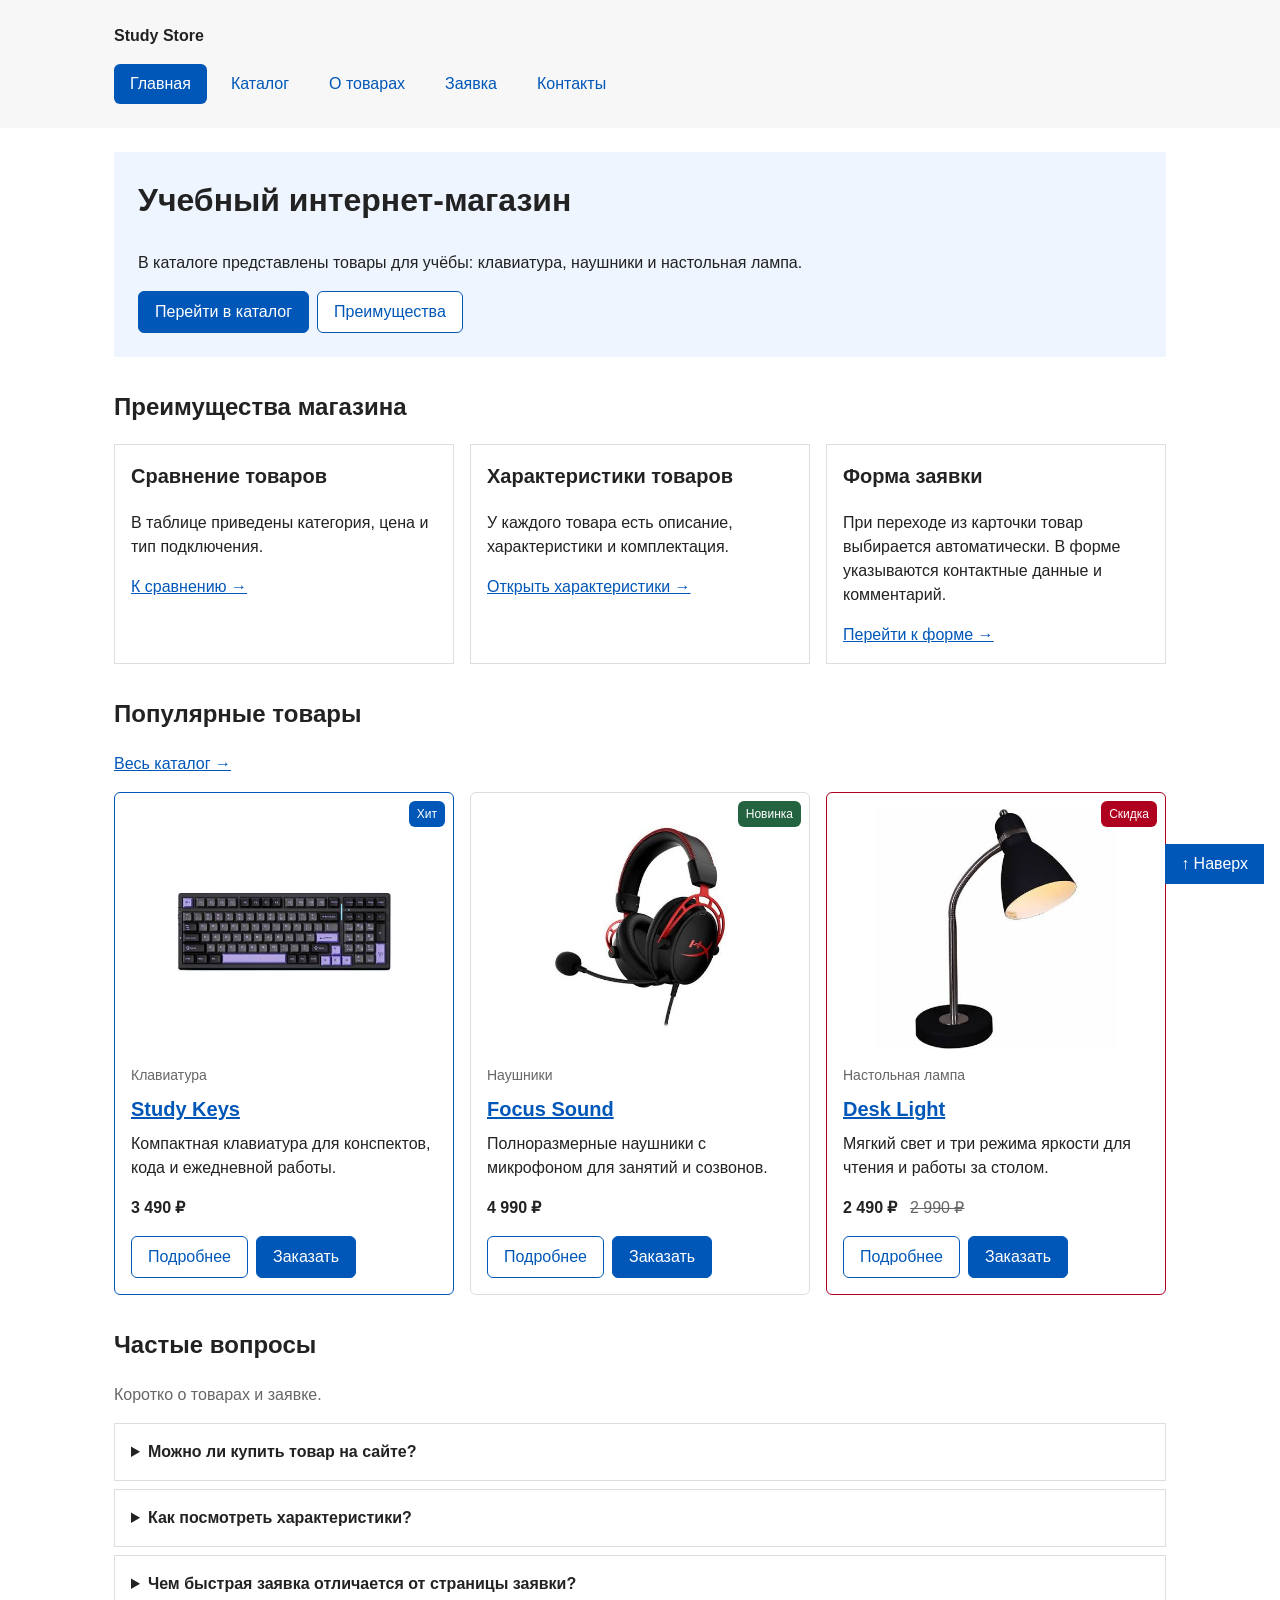
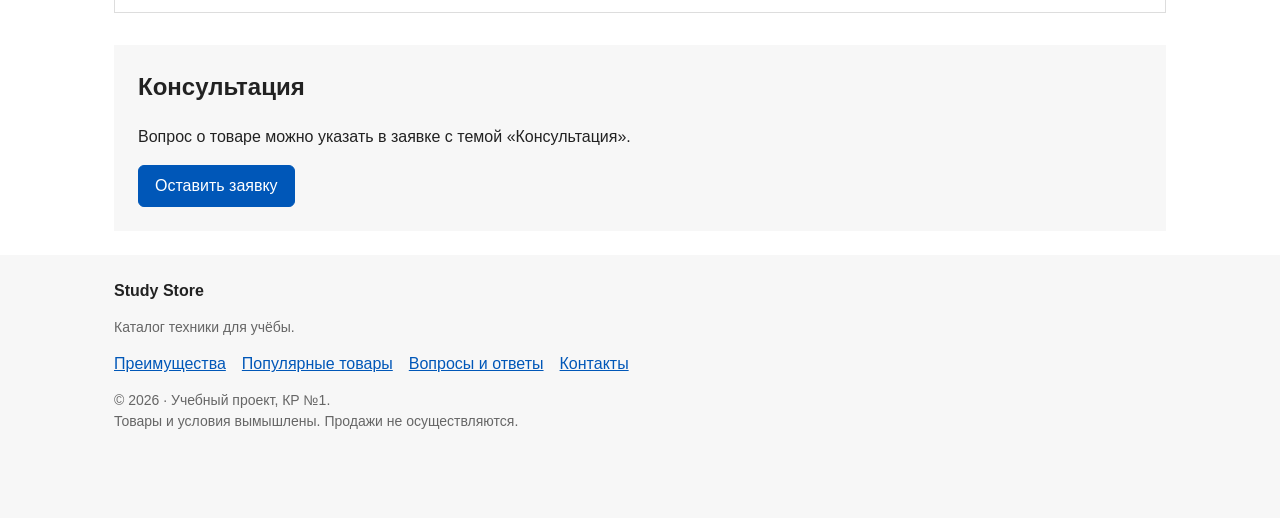
==== commit e72044be: "fix photos and footer, add smoother" ====
--- a/index.html
+++ b/index.html
@@ -6,7 +6,7 @@
   <meta name="description" content="Study Store: клавиатура, наушники и настольная лампа для удобного рабочего места. Учебный интернет-магазин.">
   <title>Техника для учёбы — Study Store</title>
   <link rel="icon" href="images/favicon.svg" type="image/svg+xml">
-  <link rel="stylesheet" href="css/style.css?v=simple">
+  <link rel="stylesheet" href="css/style.css?v=20261005-hover">
   <script src="js/main.js?v=kr1-final" defer></script>
 </head>
 <body>
@@ -37,9 +37,9 @@
     <section class="section" id="advantages" aria-labelledby="advantages-title">
       <div class="section__heading"><div><h2 class="section__title" id="advantages-title">Преимущества магазина</h2></div></div>
       <div class="benefits">
-        <article class="benefit"><h3 class="benefit__title">Сравни до заявки</h3><p class="benefit__text">Назначение, цена и подключение собраны в одной таблице.</p><a href="catalog.html#comparison">К сравнению →</a></article>
-        <article class="benefit"><h3 class="benefit__title">Узнай детали</h3><p class="benefit__text">У каждого товара есть описание, характеристики и комплектация.</p><a href="product.html">Открыть характеристики →</a></article>
-        <article class="benefit"><h3 class="benefit__title">Оставь заявку</h3><p class="benefit__text">Товар уже выбран в форме. Останется указать контакты и свой вопрос.</p><a href="order.html">Перейти к форме →</a></article>
+        <article class="benefit"><h3 class="benefit__title">Сравнение товаров</h3><p class="benefit__text">В таблице приведены категория, цена и тип подключения.</p><a href="catalog.html#comparison">К сравнению →</a></article>
+        <article class="benefit"><h3 class="benefit__title">Характеристики товаров</h3><p class="benefit__text">У каждого товара есть описание, характеристики и комплектация.</p><a href="product.html">Открыть характеристики →</a></article>
+        <article class="benefit"><h3 class="benefit__title">Форма заявки</h3><p class="benefit__text">При переходе из карточки товар выбирается автоматически. В форме указываются контактные данные и комментарий.</p><a href="order.html">Перейти к форме →</a></article>
       </div>
     </section>
     <section class="section" id="popular" aria-labelledby="popular-title">
@@ -47,7 +47,7 @@
       <div class="products-grid">
         <article class="product-card product-card--featured">
           <span class="product-card__badge">Хит</span>
-          <a class="product-card__visual" href="product.html#keyboard" aria-label="Подробнее о Study Keys"><img class="product-card__image" src="images/keyboard.svg" width="640" height="480" alt="Клавиатура Study Keys — иллюстрация" loading="lazy"></a>
+          <a class="product-card__visual" href="product.html#keyboard" aria-label="Подробнее о Study Keys"><img class="product-card__image" src="images/keyboard.jpeg" width="447" height="447" alt="Клавиатура Study Keys — фото" loading="lazy"></a>
           <p class="product-card__category">Клавиатура</p>
           <h3 class="product-card__title"><a href="product.html#keyboard">Study Keys</a></h3>
           <p class="product-card__description">Компактная клавиатура для конспектов, кода и ежедневной работы.</p>
@@ -59,7 +59,7 @@
         </article>
         <article class="product-card product-card--new">
           <span class="product-card__badge">Новинка</span>
-          <a class="product-card__visual" href="product.html#headphones" aria-label="Подробнее о Focus Sound"><img class="product-card__image" src="images/headphones.svg" width="640" height="480" alt="Наушники Focus Sound — иллюстрация" loading="lazy"></a>
+          <a class="product-card__visual" href="product.html#headphones" aria-label="Подробнее о Focus Sound"><img class="product-card__image" src="images/headphones.jpeg" width="447" height="447" alt="Наушники Focus Sound — фото" loading="lazy"></a>
           <p class="product-card__category">Наушники</p>
           <h3 class="product-card__title"><a href="product.html#headphones">Focus Sound</a></h3>
           <p class="product-card__description">Полноразмерные наушники с микрофоном для занятий и созвонов.</p>
@@ -71,7 +71,7 @@
         </article>
         <article class="product-card product-card--discount">
           <span class="product-card__badge">Скидка</span>
-          <a class="product-card__visual" href="product.html#lamp" aria-label="Подробнее о Desk Light"><img class="product-card__image" src="images/lamp.svg" width="640" height="480" alt="Настольная лампа Desk Light — иллюстрация" loading="lazy"></a>
+          <a class="product-card__visual" href="product.html#lamp" aria-label="Подробнее о Desk Light"><img class="product-card__image" src="images/desk_lamp.jpeg" width="447" height="447" alt="Настольная лампа Desk Light — фото" loading="lazy"></a>
           <p class="product-card__category">Настольная лампа</p>
           <h3 class="product-card__title"><a href="product.html#lamp">Desk Light</a></h3>
           <p class="product-card__description">Мягкий свет и три режима яркости для чтения и работы за столом.</p>
@@ -88,15 +88,15 @@
       <div><h2 class="section__title" id="faq-title">Частые вопросы</h2><p class="section__description">Коротко о товарах и заявке.</p></div>
       <div class="faq__list">
         <details class="faq__item"><summary class="faq__question">Можно ли купить товар на сайте?</summary><p class="faq__answer">Это учебный магазин. Товары и цены демонстрационные, оплаты и настоящей отправки заявок нет.</p></details>
-        <details class="faq__item"><summary class="faq__question">Как посмотреть характеристики?</summary><p class="faq__answer">Нажми «Подробнее» в карточке. На странице товара есть таблица параметров и комплектация.</p></details>
+        <details class="faq__item"><summary class="faq__question">Как посмотреть характеристики?</summary><p class="faq__answer">Ссылка «Подробнее» в карточке ведёт на страницу с характеристиками и комплектацией товара.</p></details>
         <details class="faq__item"><summary class="faq__question">Чем быстрая заявка отличается от страницы заявки?</summary><p class="faq__answer">В модальном окне удобно оставить заявку, не уходя из каталога. На отдельной странице доступна та же форма с подсказками.</p></details>
       </div>
     </section>
-    <aside class="callout"><div><h2 class="callout__title">Нужна помощь с выбором?</h2><p class="callout__text">Выбери тему «Консультация» и оставь вопрос в заявке.</p></div><a class="button button--primary" href="order.html">Оставить заявку</a></aside>
+    <aside class="callout"><div><h2 class="callout__title">Консультация</h2><p class="callout__text">Вопрос о товаре можно указать в заявке с темой «Консультация».</p></div><a class="button button--primary" href="order.html">Оставить заявку</a></aside>
   </main>
   <footer class="site-footer" id="contacts">
     <div class="site-footer__inner">
-      <div><a class="site-footer__logo" href="index.html">Study Store</a><p class="site-footer__note">Техника для удобной учёбы.</p></div>
+      <div><a class="site-footer__logo" href="index.html">Study Store</a><p class="site-footer__note">Каталог техники для учёбы.</p></div>
       <nav class="site-footer__nav" aria-label="Разделы главной страницы">
         <a href="index.html#advantages">Преимущества</a>
         <a href="index.html#popular">Популярные товары</a>
@@ -152,7 +152,7 @@
         </div>
         <div class="order-form__field">
           <label class="order-form__label" for="order-comment">Комментарий</label>
-          <textarea class="order-form__textarea" id="order-comment" name="comment" rows="3" maxlength="1000" placeholder="Что уточнить перед выбором?"></textarea>
+          <textarea class="order-form__textarea" id="order-comment" name="comment" rows="3" maxlength="1000" placeholder="Комментарий к заявке"></textarea>
         </div>
         <div class="order-form__consent">
           <input class="order-form__checkbox" id="order-agreement" name="agreement" type="checkbox" required>
--- a/css/style.css
+++ b/css/style.css
@@ -1,4 +1,4 @@
-/* 1. Общие значения: один цвет или отступ можно поменять для всего сайта. */
+/* Общие значения: один цвет или отступ можно поменять для всего сайта. */
 :root {
   --color-bg: #ffffff;
   --color-surface: #f7f7f7;
@@ -17,10 +17,15 @@
   --container-width: 1100px;
 }
 
-/* 2. Базовые стили. */
+/* Базовые стили. */
 * { box-sizing: border-box; }
+/* Плавные переходы по якорям, включая ссылку «Наверх». */
+html { scroll-behavior: smooth; }
 body {
   margin: 0;
+  min-height: 100vh;
+  display: flex;
+  flex-direction: column;
   font-family: Arial, sans-serif;
   line-height: 1.5;
   color: var(--color-text);
@@ -37,15 +42,22 @@
   margin: 0 auto;
   padding: var(--space-lg);
 }
+/* Основное содержимое заполняет свободную высоту окна до подвала. */
+.page-main { flex: 1; width: 100%; }
 h1 { font-size: 32px; }
 h2 { font-size: 24px; }
 h3 { font-size: 20px; }
 h1, h2, h3 { margin-top: 0; }
 .section { margin-bottom: var(--space-xl); }
+/* Outline выделяет блок при наведении и не меняет его размеры. */
+.section:hover, .product-detail:hover, .contact-card:hover, .callout:hover {
+  outline: 1px solid var(--color-primary);
+  outline-offset: 6px;
+}
 .section__description { color: var(--color-muted); }
 
-/* 3. Шапка и меню. Flex располагает ссылки в один ряд. */
-.site-header, .site-footer { background-color: var(--color-surface); }
+/* Шапка и меню. Flex располагает ссылки в один ряд. */
+.site-header, .site-footer { flex-shrink: 0; background-color: var(--color-surface); }
 .site-header__logo, .site-footer__logo {
   font-weight: 700;
   color: var(--color-text);
@@ -76,7 +88,7 @@
 .breadcrumbs__current::before { content: ' / '; }
 .category-nav { display: flex; flex-wrap: wrap; gap: var(--space-md); margin-top: var(--space-md); }
 
-/* 4. Общие кнопки и состояния. */
+/* Общие кнопки и состояния. */
 .button {
   display: inline-block;
   padding: var(--space-sm) var(--space-md);
@@ -96,7 +108,7 @@
   gap: var(--space-sm);
 }
 
-/* 5. Главная: обычный вводный блок, преимущества и вопросы. */
+/* Главная: обычный вводный блок, преимущества и вопросы. */
 .hero { padding: var(--space-lg); margin-bottom: var(--space-xl); background-color: #eef5ff; }
 .benefits { display: grid; grid-template-columns: repeat(3, 1fr); gap: var(--space-md); }
 .benefit { padding: var(--space-md); border: 1px solid var(--color-border); }
@@ -107,7 +119,7 @@
 .faq__answer { margin-bottom: 0; }
 .callout { padding: var(--space-lg); background-color: var(--color-surface); }
 
-/* 6. Три карточки в ряд через Grid. Flex внутри карточки выравнивает кнопки. */
+/* Три карточки в ряд через Grid. Flex внутри карточки выравнивает кнопки. */
 .products-grid { display: grid; grid-template-columns: repeat(3, 1fr); gap: var(--space-md); }
 .product-card {
   position: relative;
@@ -139,7 +151,7 @@
 .product-card--discount .product-card__badge { background-color: var(--color-danger); }
 .product-card--new .product-card__badge { background-color: var(--color-success); }
 
-/* 7. Каталог: фильтр слева, товары справа. */
+/* Каталог: фильтр слева, товары справа. */
 .catalog-layout {
   display: grid;
   grid-template-columns: 220px minmax(0, 1fr);
@@ -161,9 +173,9 @@
 .catalog-filters__link { display: block; margin-top: var(--space-md); }
 .catalog-products__count { color: var(--color-muted); }
 
-/* 8. Подробное описание и таблицы. */
+/* Подробное описание и таблицы. */
 .product-detail { margin-bottom: var(--space-xl); padding: var(--space-lg); border: 1px solid var(--color-border); }
-.product-detail__image { max-width: 280px; margin-bottom: var(--space-md); }
+.product-detail__image { width: 100%; max-width: 280px; margin-bottom: var(--space-md); }
 .product-detail__tag { color: var(--color-primary); }
 .product-detail__price { font-weight: 700; }
 .product-detail__availability { color: var(--color-success); }
@@ -173,7 +185,7 @@
 .product-table__cell { padding: var(--space-sm); border: 1px solid var(--color-border); }
 .product-table thead { background-color: var(--color-surface); }
 
-/* 9. Форма: поля друг под другом, подпись над полем. */
+/* Форма: поля друг под другом, подпись над полем. */
 .order-panel { max-width: 620px; }
 .order-help { margin-top: var(--space-lg); padding: var(--space-lg); background-color: var(--color-surface); }
 .order-form__field { margin-bottom: var(--space-md); }
@@ -207,7 +219,7 @@
 .contact-card__label { margin-bottom: 0; font-weight: 700; }
 .contact-card__link { display: block; margin-top: var(--space-md); }
 
-/* 10. Фиксированная ссылка и переход к содержимому с клавиатуры. */
+/* Фиксированная ссылка и переход к содержимому с клавиатуры. */
 .back-to-top {
   position: fixed;
   right: var(--space-md);
@@ -222,8 +234,13 @@
 .skip-link { position: fixed; top: -100px; left: var(--space-md); z-index: 20; padding: var(--space-sm); background-color: white; }
 .skip-link:focus { top: var(--space-sm); }
 
-/* 11. На небольшом экране карточки и каталог становятся одной колонкой. */
+/* На небольшом экране карточки и каталог становятся одной колонкой. */
 @media (max-width: 800px) {
   .products-grid, .benefits, .catalog-layout { grid-template-columns: 1fr; }
   .catalog-filters { position: static; }
 }
+
+/* Если в системе отключены анимации, переходы по якорям мгновенные. */
+@media (prefers-reduced-motion: reduce) {
+  html { scroll-behavior: auto; }
+}
